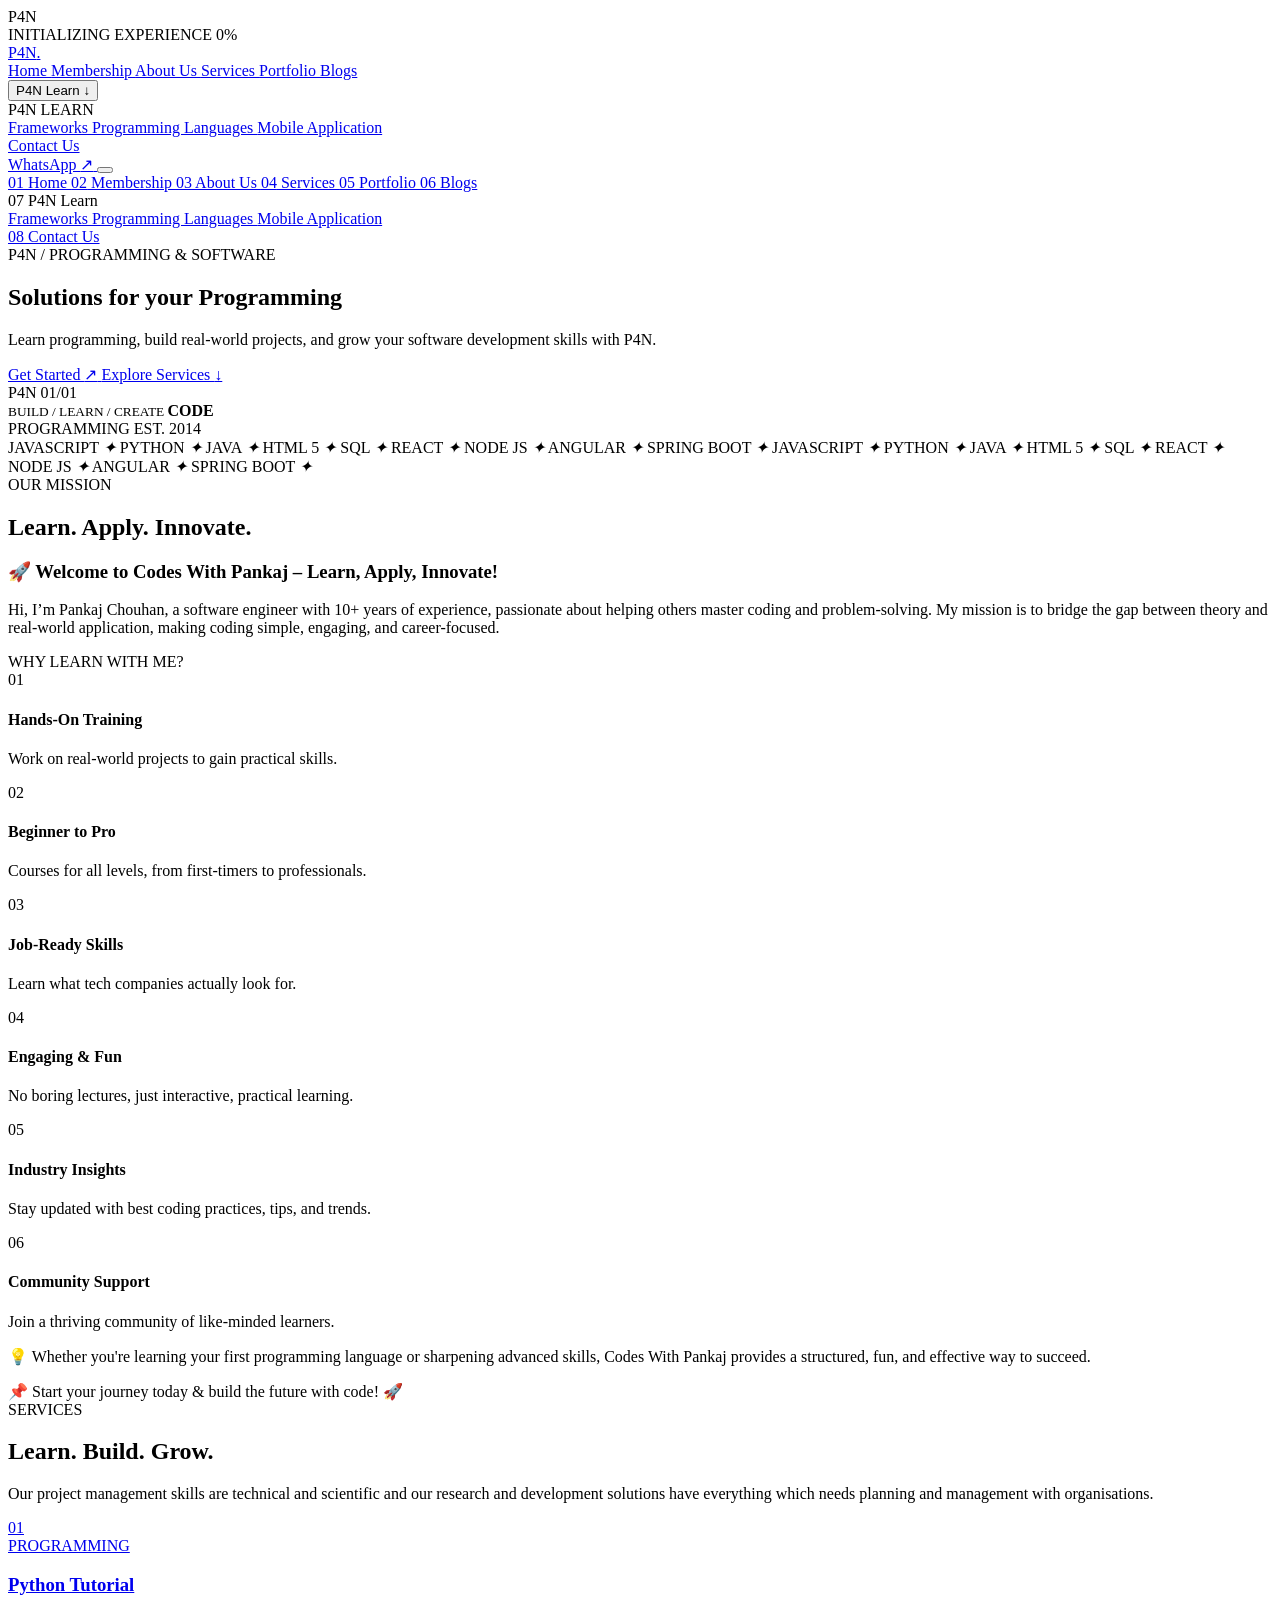
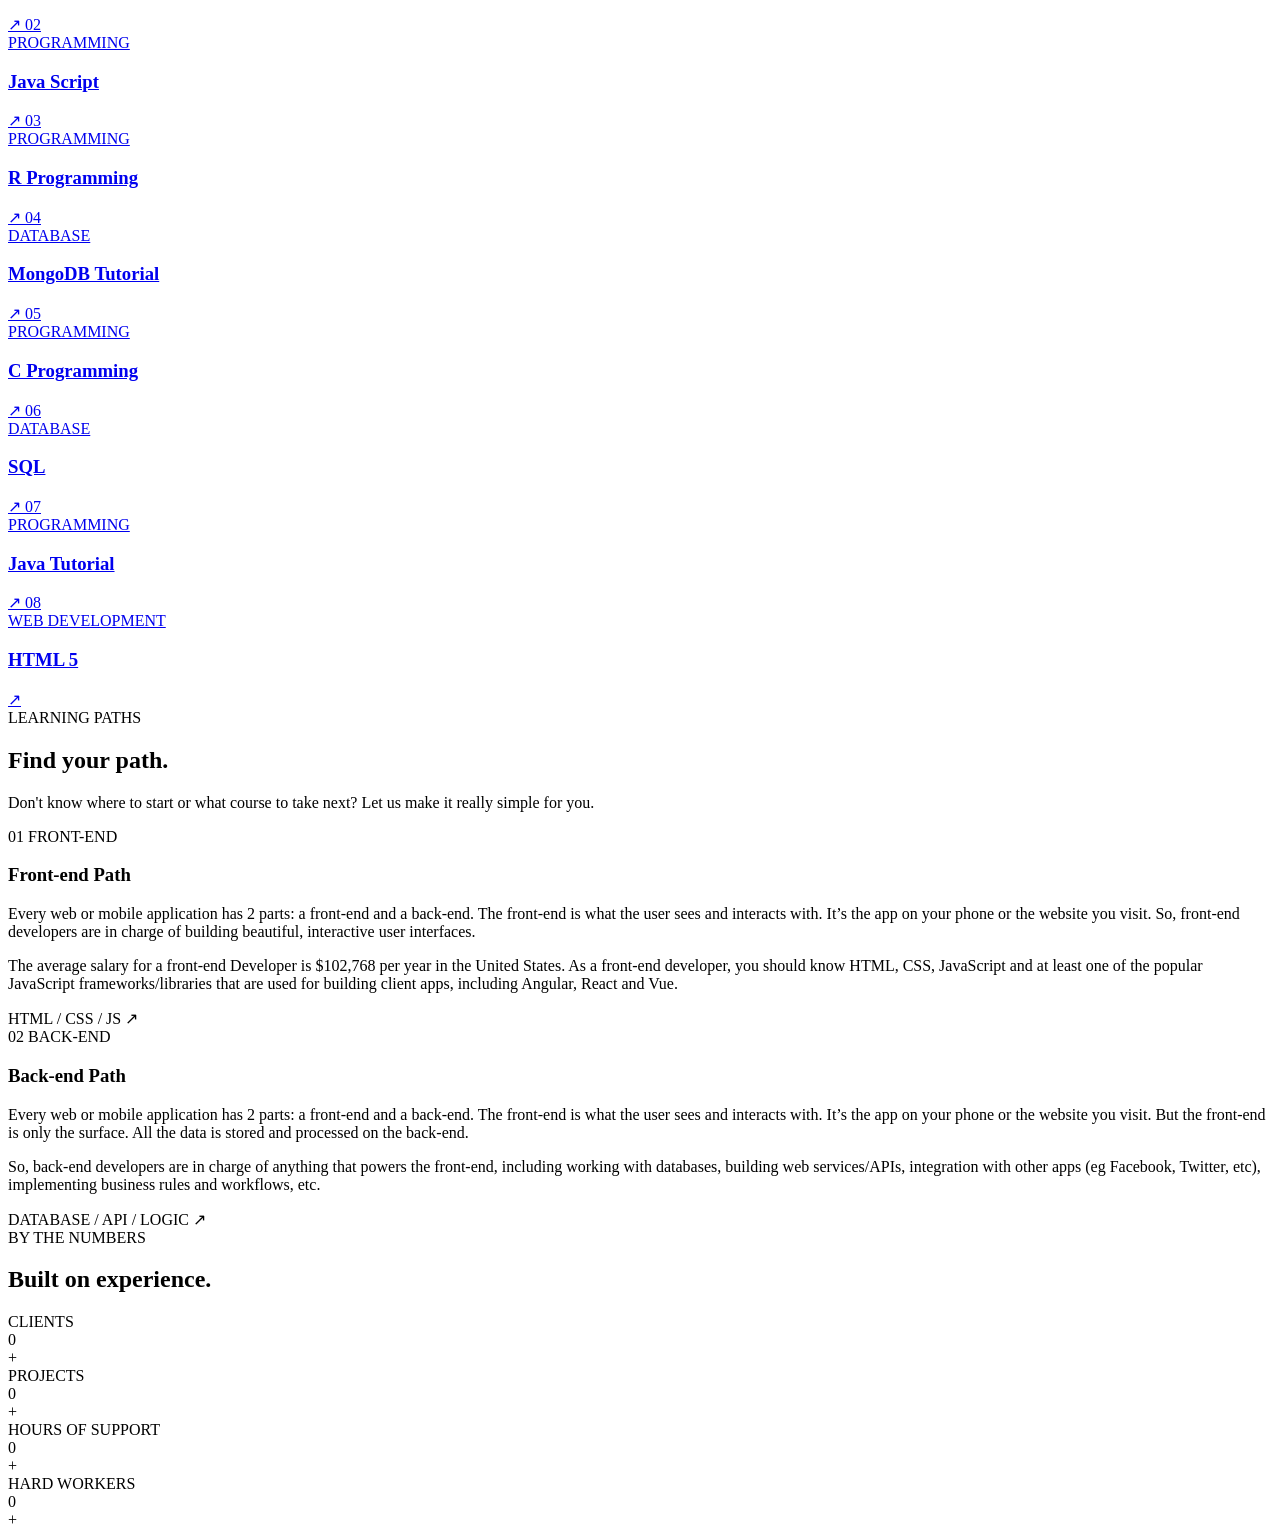
==== index.html @ 9d45a2a6 "Create index.html" ====
<!DOCTYPE html>
<html lang="en">

<head>

    <!-- Basic Meta -->
    <meta charset="UTF-8">
    <meta name="viewport" content="width=device-width, initial-scale=1.0">

    <!-- Page Title -->
    <title>P4N — Learn, Apply, Innovate</title>

    <!-- Description -->
    <meta name="description"
        content="Learn programming, build real-world projects, and grow your software development skills with P4N.">

    <!-- Google Fonts -->
    <link rel="preconnect" href="https://fonts.googleapis.com">

    <link rel="preconnect" href="https://fonts.gstatic.com" crossorigin>

    <link
        href="https://fonts.googleapis.com/css2?family=DM+Mono:wght@300;400;500&family=Manrope:wght@400;500;600;700;800&display=swap"
        rel="stylesheet">

    <!-- Main CSS -->
    <link rel="stylesheet" href="css/style.css">
    <link rel="stylesheet" href="css/responsive.css">

</head>

<body>
    <!-- =========================================
     AMBIENT BACKGROUND
========================================= -->

    <div class="ambient-background">
        <div class="background-grid"></div>
        <div class="ambient-glow glow-one"></div>
        <div class="ambient-glow glow-two"></div>
        <div class="ambient-glow glow-three"></div>
    </div>

    <!-- =========================================
         PRE LOADER
    ========================================== -->
    <div class="preloader" id="preloader">
        <div class="preloader-content">
            <div class="preloader-logo">
                P4N
            </div>
            <div class="preloader-bottom">
                <span class="preloader-status">
                    INITIALIZING EXPERIENCE
                </span>
                <span class="preloader-percentage" id="loader-percentage">
                    0%
                </span>
            </div>
            <div class="preloader-line">
                <span id="loader-progress"></span>
            </div>
        </div>
    </div>

    <!-- ========================================= 
    CUSTOM CURSOR
    ========================================= -->
    <!-- <div class="cursor" id="cursor">
        <span class="cursor-dot"></span>
    </div> -->
    <!-- =========================================
         NAVBAR
    ========================================== -->

    <header class="navbar" id="navbar">

        <div class="container navbar-inner">

            <!-- Logo -->

            <a href="#" class="navbar-logo">
                P4N<span>.</span>
            </a>


            <!-- Desktop Navigation -->

            <nav class="desktop-nav">

                <a href="#home" class="nav-link active">
                    Home
                </a>

                <a href="#membership" class="nav-link">
                    Membership
                </a>

                <a href="#about" class="nav-link">
                    About Us
                </a>

                <a href="#services" class="nav-link">
                    Services
                </a>

                <a href="#portfolio" class="nav-link">
                    Portfolio
                </a>

                <a href="#blogs" class="nav-link">
                    Blogs
                </a>


                <!-- P4N Learn -->

                <div class="nav-dropdown">

                    <button class="nav-link dropdown-toggle" type="button">

                        P4N Learn

                        <span class="dropdown-arrow">
                            ↓
                        </span>

                    </button>


                    <div class="dropdown-menu">

                        <div class="dropdown-heading">
                            P4N LEARN
                        </div>


                        <a href="#frameworks">
                            Frameworks
                        </a>

                        <a href="#programming-languages">
                            Programming Languages
                        </a>

                        <a href="#mobile-application">
                            Mobile Application
                        </a>

                    </div>

                </div>


                <a href="#contact" class="nav-link">
                    Contact Us
                </a>

            </nav>


            <!-- Right CTA -->

            <div class="navbar-actions">

                <a href="#contact" class="navbar-cta">
                    WhatsApp
                    <span>↗</span>
                </a>


                <!-- Mobile Menu Button -->

                <button class="menu-toggle" id="menu-toggle" aria-label="Open menu" aria-expanded="false">

                    <span></span>
                    <span></span>

                </button>

            </div>

        </div>


        <!-- Mobile Navigation -->

        <div class="mobile-menu" id="mobile-menu">

            <nav class="mobile-nav">

                <a href="#home">
                    <span>01</span>
                    Home
                </a>

                <a href="#membership">
                    <span>02</span>
                    Membership
                </a>

                <a href="#about">
                    <span>03</span>
                    About Us
                </a>

                <a href="#services">
                    <span>04</span>
                    Services
                </a>

                <a href="#portfolio">
                    <span>05</span>
                    Portfolio
                </a>

                <a href="#blogs">
                    <span>06</span>
                    Blogs
                </a>


                <div class="mobile-learn">

                    <div class="mobile-learn-title">

                        <span>07</span>

                        P4N Learn

                    </div>


                    <a href="#frameworks">
                        Frameworks
                    </a>

                    <a href="#programming-languages">
                        Programming Languages
                    </a>

                    <a href="#mobile-application">
                        Mobile Application
                    </a>

                </div>


                <a href="#contact">
                    <span>08</span>
                    Contact Us
                </a>

            </nav>

        </div>

    </header>

    <!-- =========================================
         MAIN WEBSITE
    ========================================== -->

    <main id="main">
        <section class="hero" id="home">
            <div class="hero-glow"></div>
            <div class="container hero-inner">
                <div class="hero-content">
                    <div class="section-label hero-label">
                        P4N / PROGRAMMING & SOFTWARE
                    </div>
                    <h1 class="hero-title">
                        Solutions
                        <span>for your</span>
                        Programming
                    </h1>
                    <p class="hero-description">
                        Learn programming, build real-world
                        projects, and grow your software
                        development skills with P4N.
                    </p>
                    <div class="hero-actions">
                        <a href="#about" class="hero-button primary">
                            Get Started
                            <span>↗</span>
                        </a>
                        <a href="#services" class="hero-button secondary">
                            Explore Services
                            <span>↓</span>
                        </a>
                    </div>
                </div>
                <div class="hero-visual">
                    <div class="hero-orbit orbit-one"></div>
                    <div class="hero-orbit orbit-two"></div>
                    <div class="hero-card">
                        <div class="hero-card-glow"></div>
                        <div class="hero-card-top">
                            <span>P4N</span>
                            <span>01/01</span>
                        </div>
                        <div class="hero-card-content">
                            <span class="hero-card-symbol"></span>
                            <div>
                                <small>
                                    BUILD / LEARN / CREATE
                                </small>
                                <strong>
                                    CODE
                                </strong>
                            </div>
                        </div>
                        <div class="hero-card-bottom">
                            <span>PROGRAMMING</span>
                            <span>EST. 2014</span>
                        </div>
                    </div>
                </div>
            </div>



            <!-- =========================================
                 TECHNOLOGY STRIP
            ========================================== -->

            <div class="hero-marquee">

                <div class="hero-marquee-track">

                    <span>JAVASCRIPT</span>
                    <i>✦</i>

                    <span>PYTHON</span>
                    <i>✦</i>

                    <span>JAVA</span>
                    <i>✦</i>

                    <span>HTML 5</span>
                    <i>✦</i>

                    <span>SQL</span>
                    <i>✦</i>

                    <span>REACT</span>
                    <i>✦</i>

                    <span>NODE JS</span>
                    <i>✦</i>

                    <span>ANGULAR</span>
                    <i>✦</i>

                    <span>SPRING BOOT</span>
                    <i>✦</i>


                    <!-- Duplicate for seamless animation -->

                    <span>JAVASCRIPT</span>
                    <i>✦</i>

                    <span>PYTHON</span>
                    <i>✦</i>

                    <span>JAVA</span>
                    <i>✦</i>

                    <span>HTML 5</span>
                    <i>✦</i>

                    <span>SQL</span>
                    <i>✦</i>

                    <span>REACT</span>
                    <i>✦</i>

                    <span>NODE JS</span>
                    <i>✦</i>

                    <span>ANGULAR</span>
                    <i>✦</i>

                    <span>SPRING BOOT</span>
                    <i>✦</i>

                </div>

            </div>

        </section>
        <!-- =========================================
        OUR MISSION
        ========================================= -->

        <section class="mission" id="about">

            <div class="container mission-inner">

                <div class="mission-heading">

                    <div class="section-label">
                        OUR MISSION
                    </div>

                    <h2 class="heading-lg">
                        Learn.
                        <span>Apply.</span>
                        Innovate.
                    </h2>

                </div>


                <div class="mission-content">

                    <div class="mission-intro glass-card">

                        <h3>
                            🚀 Welcome to Codes With Pankaj – Learn, Apply, Innovate!
                        </h3>

                        <p>
                            Hi, I’m Pankaj Chouhan, a software engineer with 10+ years
                            of experience, passionate about helping others master coding
                            and problem-solving. My mission is to bridge the gap between
                            theory and real-world application, making coding simple,
                            engaging, and career-focused.
                        </p>

                    </div>


                    <div class="mission-reasons">

                        <div class="mission-reasons-heading">
                            <span>WHY LEARN WITH ME?</span>
                        </div>


                        <div class="reason-grid">

                            <div class="reason-card glass-card">
                                <span class="reason-number">01</span>
                                <h4>Hands-On Training</h4>
                                <p>
                                    Work on real-world projects to gain practical skills.
                                </p>
                            </div>


                            <div class="reason-card glass-card">
                                <span class="reason-number">02</span>
                                <h4>Beginner to Pro</h4>
                                <p>
                                    Courses for all levels, from first-timers to professionals.
                                </p>
                            </div>


                            <div class="reason-card glass-card">
                                <span class="reason-number">03</span>
                                <h4>Job-Ready Skills</h4>
                                <p>
                                    Learn what tech companies actually look for.
                                </p>
                            </div>


                            <div class="reason-card glass-card">
                                <span class="reason-number">04</span>
                                <h4>Engaging & Fun</h4>
                                <p>
                                    No boring lectures, just interactive, practical learning.
                                </p>
                            </div>


                            <div class="reason-card glass-card">
                                <span class="reason-number">05</span>
                                <h4>Industry Insights</h4>
                                <p>
                                    Stay updated with best coding practices, tips, and trends.
                                </p>
                            </div>


                            <div class="reason-card glass-card">
                                <span class="reason-number">06</span>
                                <h4>Community Support</h4>
                                <p>
                                    Join a thriving community of like-minded learners.
                                </p>
                            </div>

                        </div>

                    </div>


                    <div class="mission-ending glass-card">

                        <p>
                            💡 Whether you're learning your first programming language
                            or sharpening advanced skills, Codes With Pankaj provides a
                            structured, fun, and effective way to succeed.
                        </p>

                        <div class="mission-cta">
                            📌 Start your journey today & build the future with code! 🚀
                        </div>

                    </div>

                </div>

            </div>

        </section>
        <!-- =========================================
        SERVICES
        ========================================= -->

        <section class="services" id="services">

            <div class="container">

                <!-- Section Header -->

                <div class="services-header">

                    <div class="section-label">
                        SERVICES
                    </div>

                    <h2 class="heading-lg">
                        Learn.
                        <span>Build.</span>
                        Grow.
                    </h2>

                    <p class="services-intro">
                        Our project management skills are technical and scientific
                        and our research and development solutions have everything
                        which needs planning and management with organisations.
                    </p>

                </div>


                <!-- Services Grid -->

                <div class="services-grid">


                    <!-- Python -->

                    <a href="https://tutorial.codeswithpankaj.com/" class="service-card" target="_blank">

                        <span class="service-number">
                            01
                        </span>

                        <div class="service-card-content">

                            <span class="service-category">
                                PROGRAMMING
                            </span>

                            <h3>
                                Python Tutorial
                            </h3>

                        </div>

                        <span class="service-arrow">
                            ↗
                        </span>

                    </a>


                    <!-- JavaScript -->

                    <a href="https://tutorial.codeswithpankaj.com/" class="service-card" target="_blank">

                        <span class="service-number">
                            02
                        </span>

                        <div class="service-card-content">

                            <span class="service-category">
                                PROGRAMMING
                            </span>

                            <h3>
                                Java Script
                            </h3>

                        </div>

                        <span class="service-arrow">
                            ↗
                        </span>

                    </a>


                    <!-- R Programming -->

                    <a href="https://tutorial.codeswithpankaj.com/" class="service-card" target="_blank">

                        <span class="service-number">
                            03
                        </span>

                        <div class="service-card-content">

                            <span class="service-category">
                                PROGRAMMING
                            </span>

                            <h3>
                                R Programming
                            </h3>

                        </div>

                        <span class="service-arrow">
                            ↗
                        </span>

                    </a>


                    <!-- MongoDB -->

                    <a href="https://tutorial.codeswithpankaj.com/" class="service-card" target="_blank">

                        <span class="service-number">
                            04
                        </span>

                        <div class="service-card-content">

                            <span class="service-category">
                                DATABASE
                            </span>

                            <h3>
                                MongoDB Tutorial
                            </h3>

                        </div>

                        <span class="service-arrow">
                            ↗
                        </span>

                    </a>


                    <!-- C -->

                    <a href="https://tutorial.codeswithpankaj.com/" class="service-card" target="_blank">

                        <span class="service-number">
                            05
                        </span>

                        <div class="service-card-content">

                            <span class="service-category">
                                PROGRAMMING
                            </span>

                            <h3>
                                C Programming
                            </h3>

                        </div>

                        <span class="service-arrow">
                            ↗
                        </span>

                    </a>


                    <!-- SQL -->

                    <a href="https://tutorial.codeswithpankaj.com/" class="service-card" target="_blank">

                        <span class="service-number">
                            06
                        </span>

                        <div class="service-card-content">

                            <span class="service-category">
                                DATABASE
                            </span>

                            <h3>
                                SQL
                            </h3>

                        </div>

                        <span class="service-arrow">
                            ↗
                        </span>

                    </a>


                    <!-- Java -->

                    <a href="https://tutorial.codeswithpankaj.com/" class="service-card" target="_blank">

                        <span class="service-number">
                            07
                        </span>

                        <div class="service-card-content">

                            <span class="service-category">
                                PROGRAMMING
                            </span>

                            <h3>
                                Java Tutorial
                            </h3>

                        </div>

                        <span class="service-arrow">
                            ↗
                        </span>

                    </a>


                    <!-- HTML -->

                    <a href="https://tutorial.codeswithpankaj.com/" class="service-card" target="_blank">

                        <span class="service-number">
                            08
                        </span>

                        <div class="service-card-content">

                            <span class="service-category">
                                WEB DEVELOPMENT
                            </span>

                            <h3>
                                HTML 5
                            </h3>

                        </div>

                        <span class="service-arrow">
                            ↗
                        </span>

                    </a>


                </div>

            </div>

        </section>
        <!-- =========================================
        LEARNING PATHS
        ========================================= -->

        <section class="learning-paths" id="learning-paths">

            <div class="container">

                <div class="learning-header">

                    <div class="section-label">
                        LEARNING PATHS
                    </div>

                    <h2 class="heading-lg">
                        Find your
                        <span>path.</span>
                    </h2>

                    <p>
                        Don't know where to start or what course to take next?
                        Let us make it really simple for you.
                    </p>

                </div>


                <div class="learning-grid">


                    <!-- FRONT-END -->

                    <article class="learning-card">

                        <div class="learning-card-top">

                            <span class="learning-number">
                                01
                            </span>

                            <span class="learning-type">
                                FRONT-END
                            </span>

                        </div>


                        <div class="learning-card-content">

                            <h3>
                                Front-end Path
                            </h3>

                            <p>
                                Every web or mobile application has 2 parts:
                                a front-end and a back-end. The front-end is what
                                the user sees and interacts with. It’s the app on
                                your phone or the website you visit. So, front-end
                                developers are in charge of building beautiful,
                                interactive user interfaces.
                            </p>

                            <p>
                                The average salary for a front-end Developer is
                                $102,768 per year in the United States. As a
                                front-end developer, you should know HTML, CSS,
                                JavaScript and at least one of the popular
                                JavaScript frameworks/libraries that are used
                                for building client apps, including Angular,
                                React and Vue.
                            </p>

                        </div>


                        <div class="learning-card-footer">

                            <span>
                                HTML / CSS / JS
                            </span>

                            <span class="learning-arrow">
                                ↗
                            </span>

                        </div>

                    </article>


                    <!-- BACK-END -->

                    <article class="learning-card">

                        <div class="learning-card-top">

                            <span class="learning-number">
                                02
                            </span>

                            <span class="learning-type">
                                BACK-END
                            </span>

                        </div>


                        <div class="learning-card-content">

                            <h3>
                                Back-end Path
                            </h3>

                            <p>
                                Every web or mobile application has 2 parts:
                                a front-end and a back-end. The front-end is what
                                the user sees and interacts with. It’s the app on
                                your phone or the website you visit. But the
                                front-end is only the surface. All the data is
                                stored and processed on the back-end.
                            </p>

                            <p>
                                So, back-end developers are in charge of anything
                                that powers the front-end, including working with
                                databases, building web services/APIs, integration
                                with other apps (eg Facebook, Twitter, etc),
                                implementing business rules and workflows, etc.
                            </p>

                        </div>


                        <div class="learning-card-footer">

                            <span>
                                DATABASE / API / LOGIC
                            </span>

                            <span class="learning-arrow">
                                ↗
                            </span>

                        </div>

                    </article>

                </div>

            </div>

        </section>
        <!-- =========================================
     STATISTICS
========================================= -->

        <section class="statistics" id="statistics">

            <div class="container">

                <div class="statistics-header">

                    <div class="section-label">
                        BY THE NUMBERS
                    </div>

                    <h2 class="heading-lg">
                        Built on
                        <span>experience.</span>
                    </h2>

                </div>


                <div class="statistics-grid">

                    <div class="stat-card">

                        <span class="stat-label">
                            CLIENTS
                        </span>

                        <div class="stat-number">
                            <span class="counter" data-target="274">0</span>
                        </div>

                        <span class="stat-plus">+</span>

                    </div>


                    <div class="stat-card">

                        <span class="stat-label">
                            PROJECTS
                        </span>

                        <div class="stat-number">
                            <span class="counter" data-target="421">0</span>
                        </div>

                        <span class="stat-plus">+</span>

                    </div>


                    <div class="stat-card">

                        <span class="stat-label">
                            HOURS OF SUPPORT
                        </span>

                        <div class="stat-number">
                            <span class="counter" data-target="1364">0</span>
                        </div>

                        <span class="stat-plus">+</span>

                    </div>


                    <div class="stat-card">

                        <span class="stat-label">
                            HARD WORKERS
                        </span>

                        <div class="stat-number">
                            <span class="counter" data-target="18">0</span>
                        </div>

                        <span class="stat-plus">+</span>

                    </div>

                </div>

            </div>

        </section>
    </main>


    <!-- JavaScript -->
    <script src="js/script.js"></script>

</body>

</html>
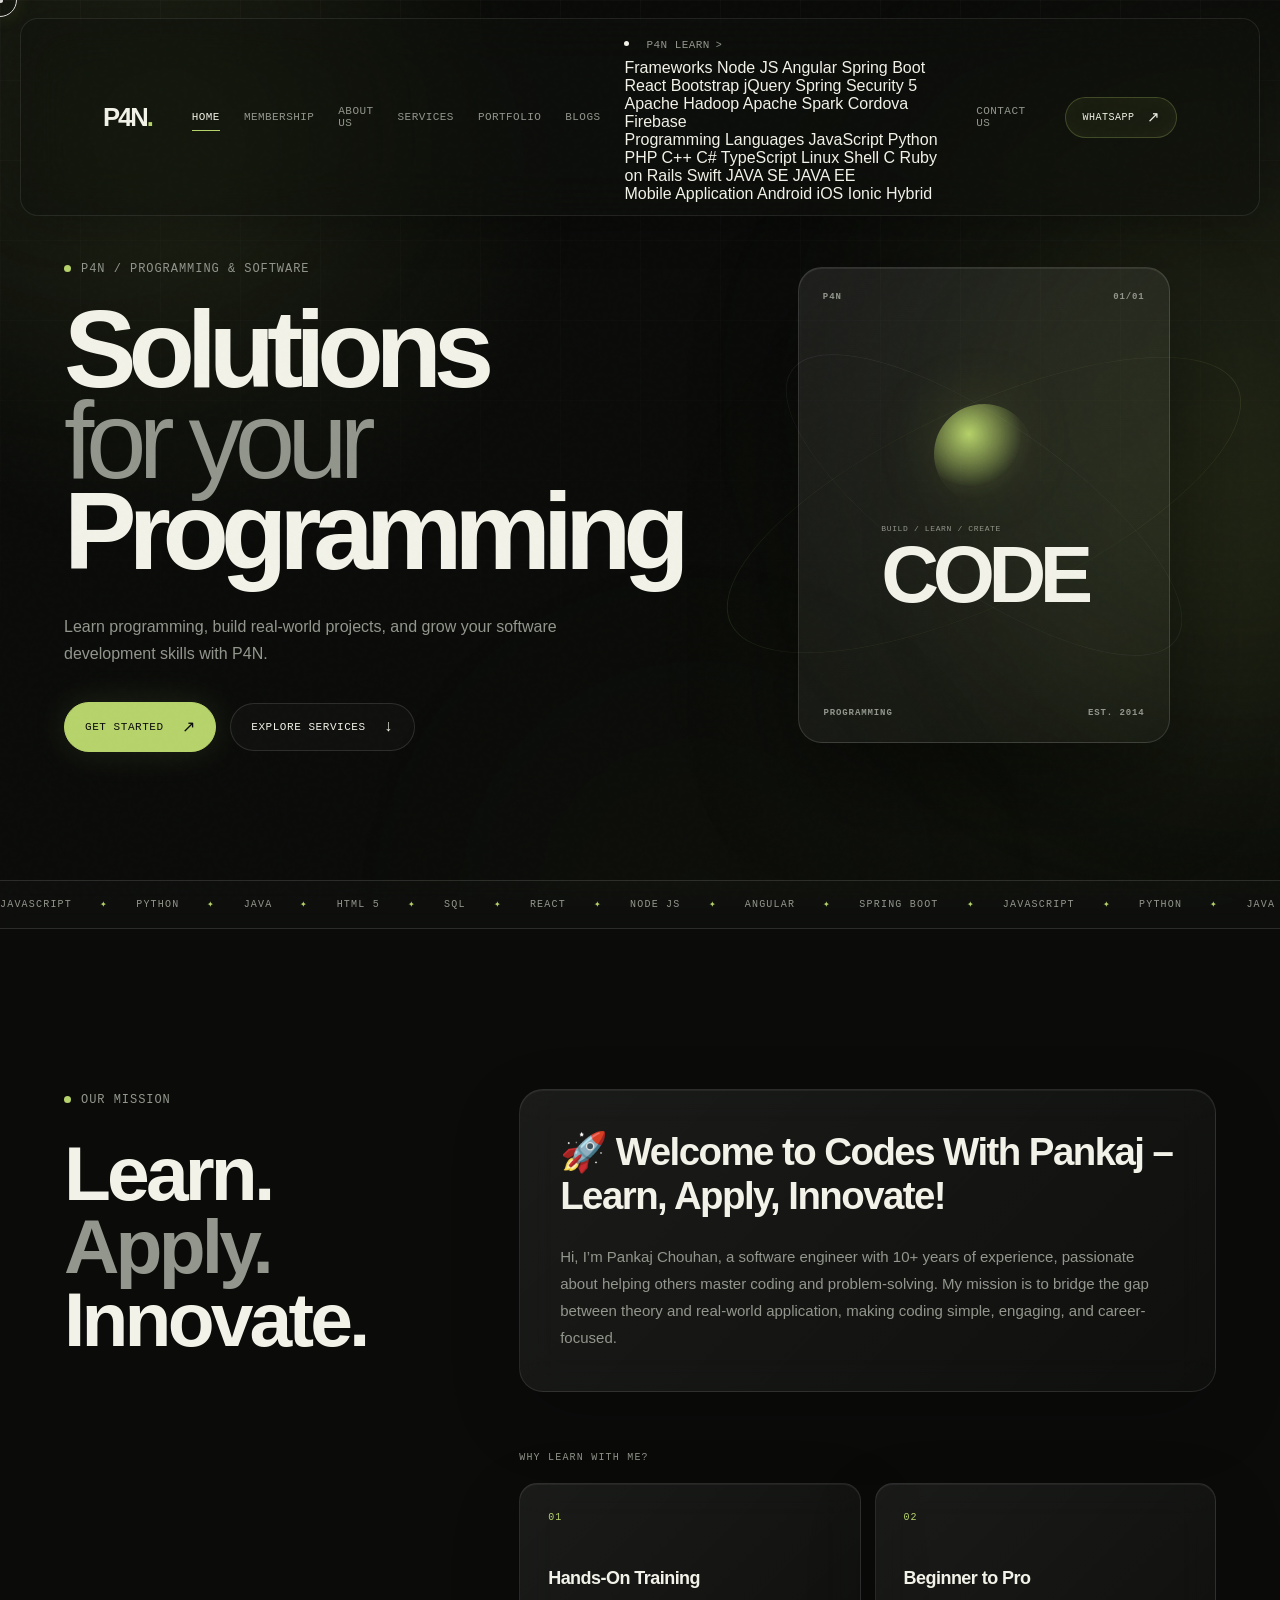
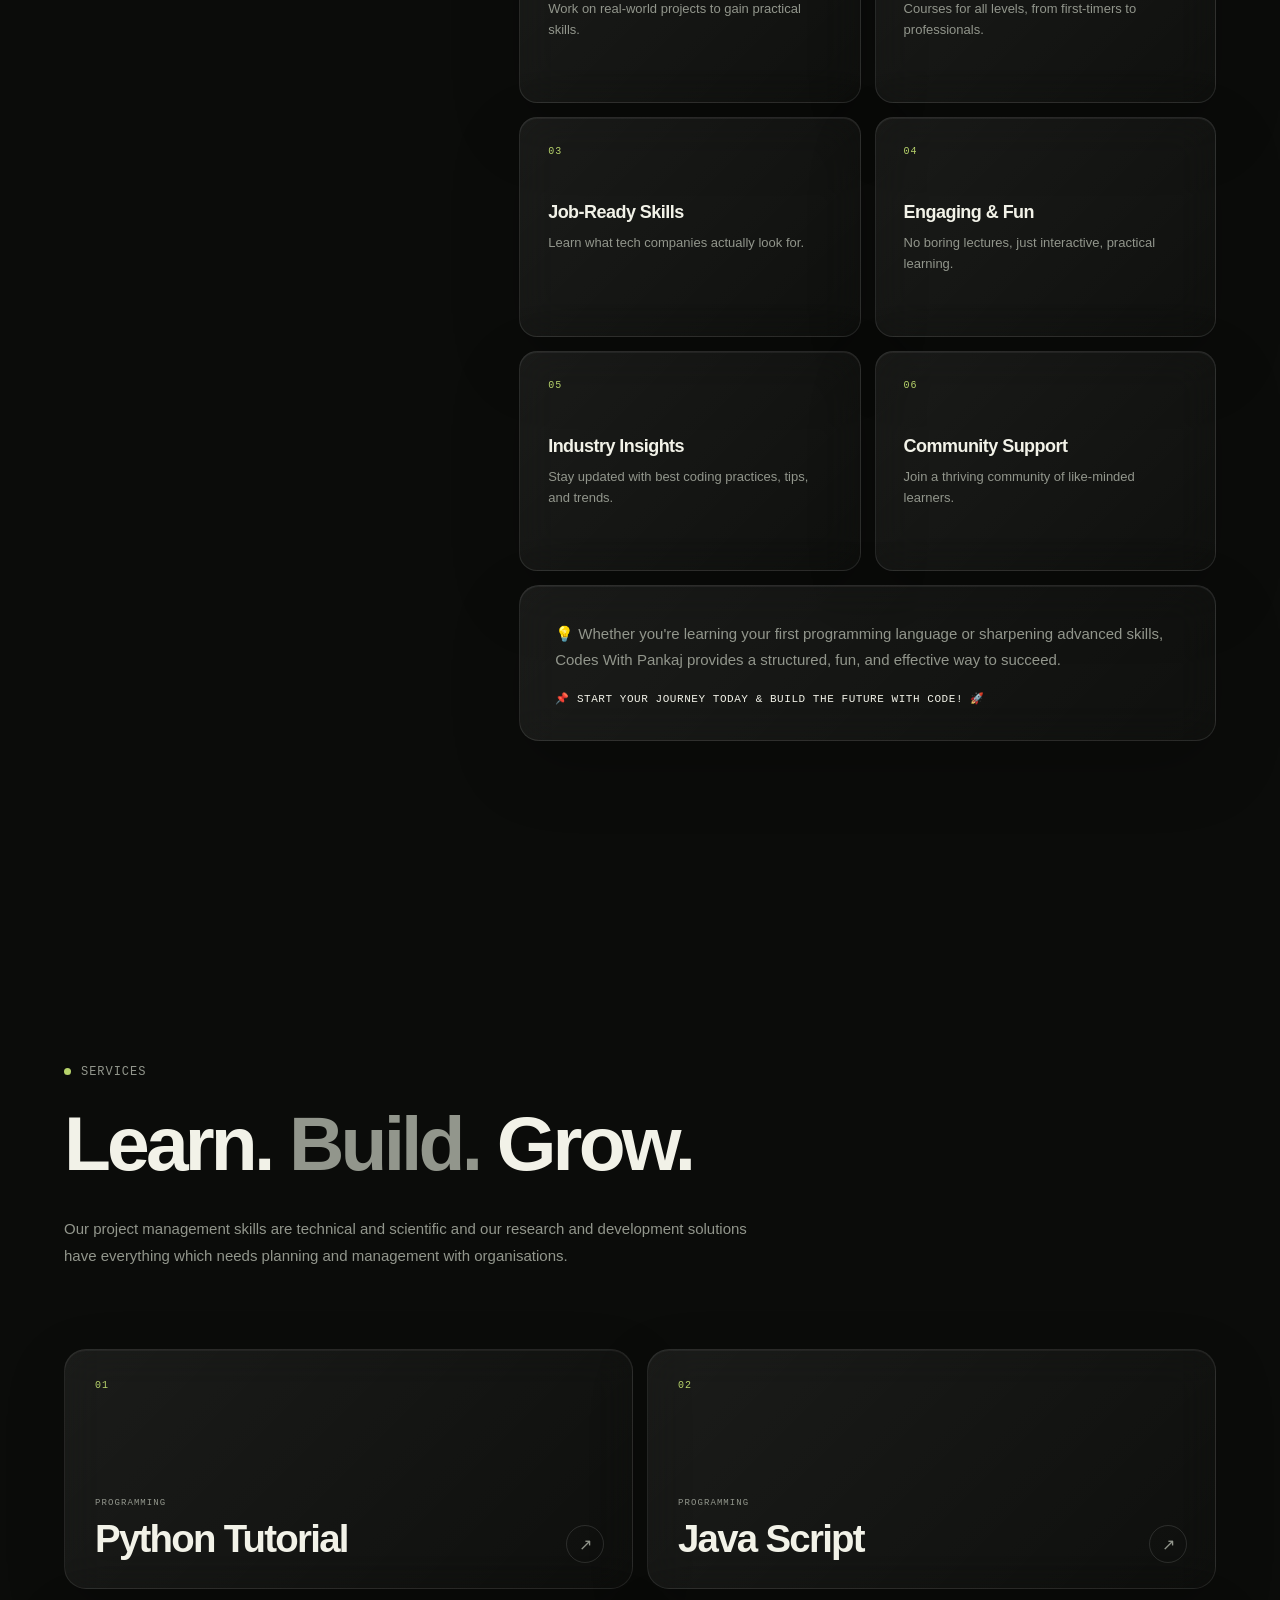
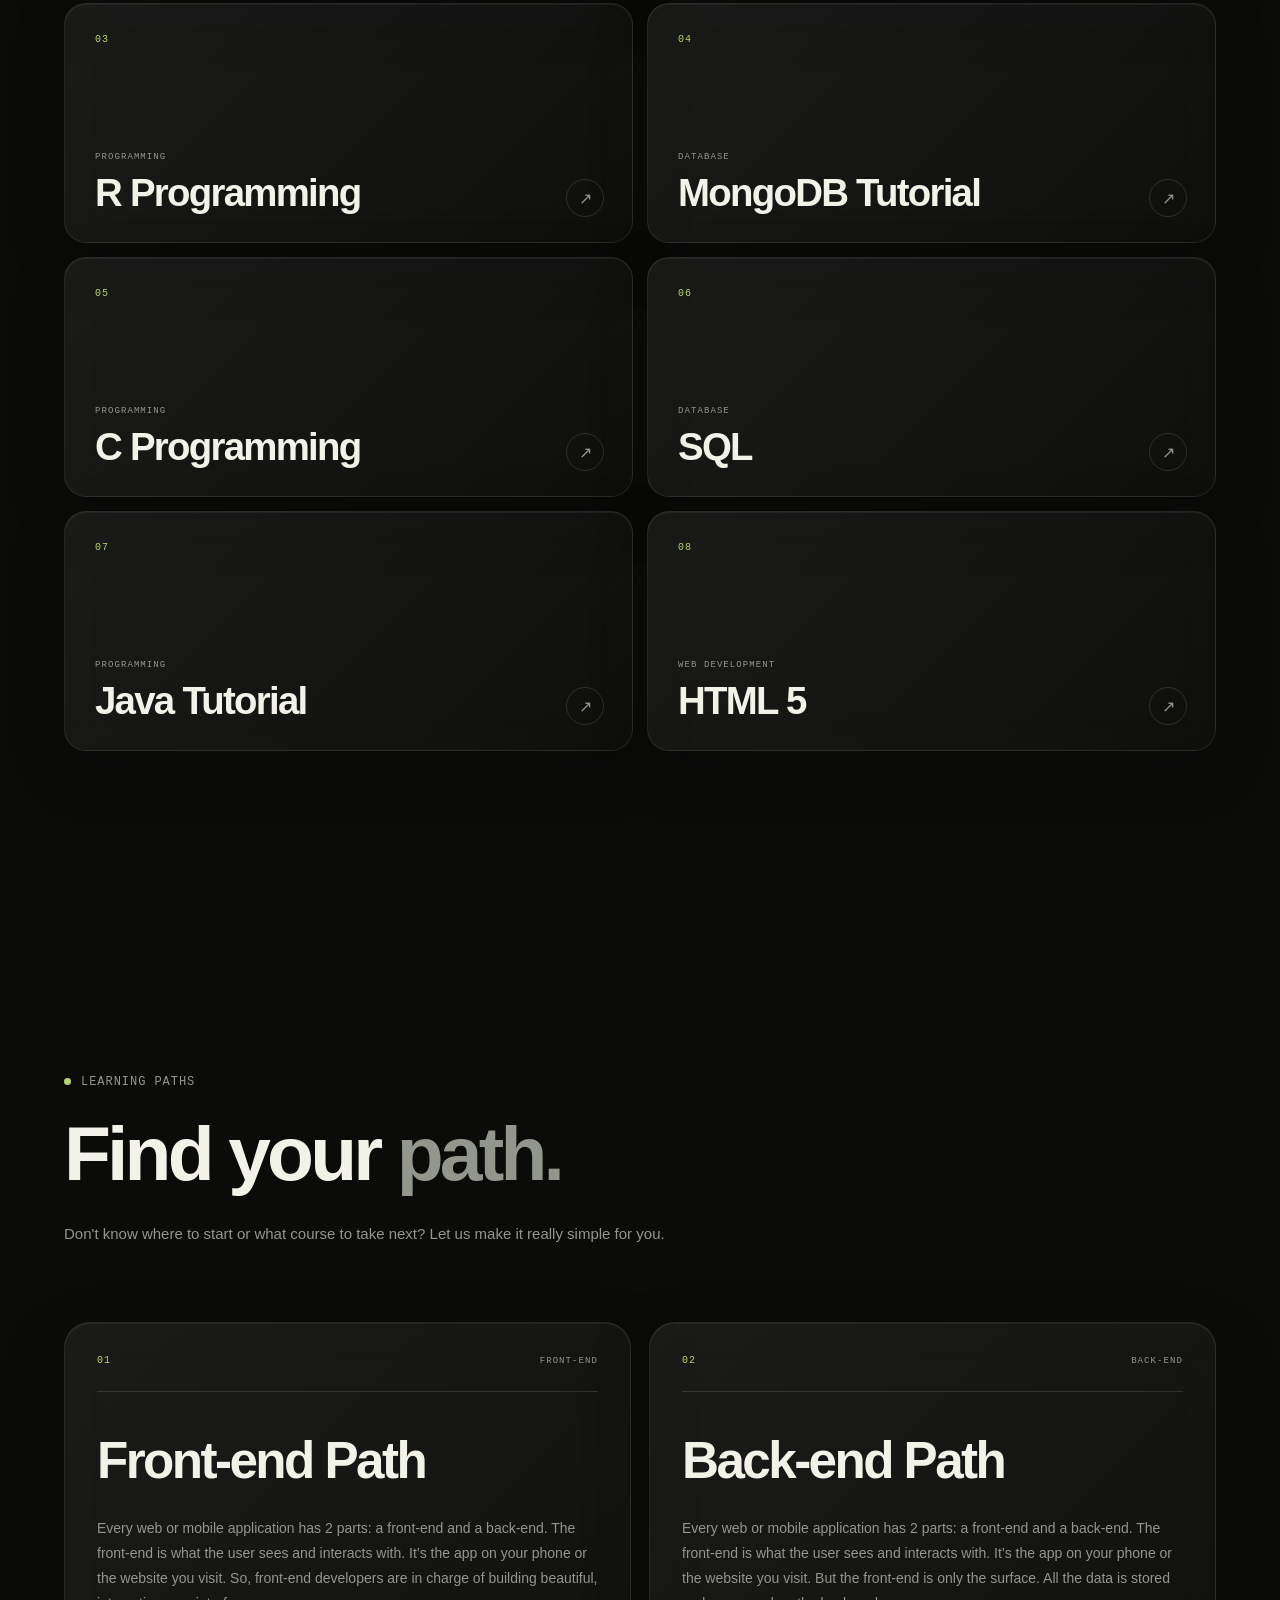
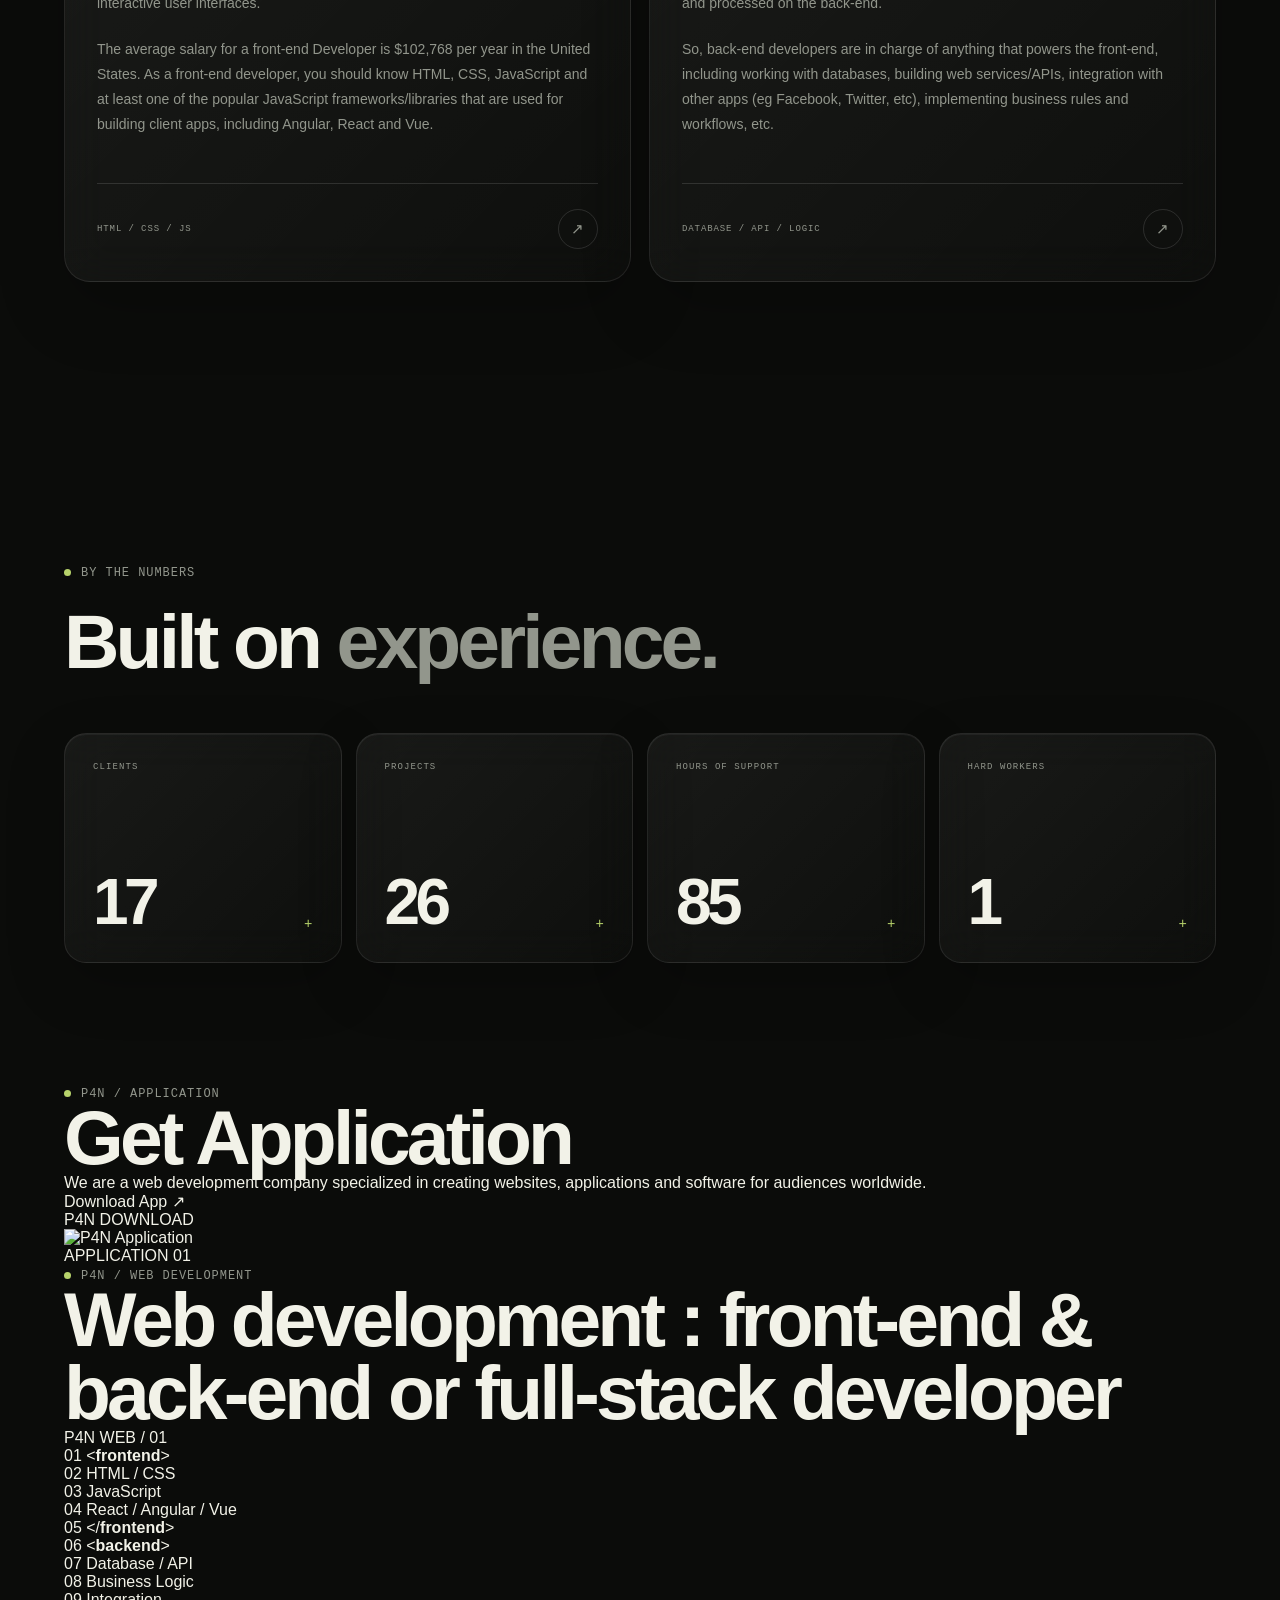
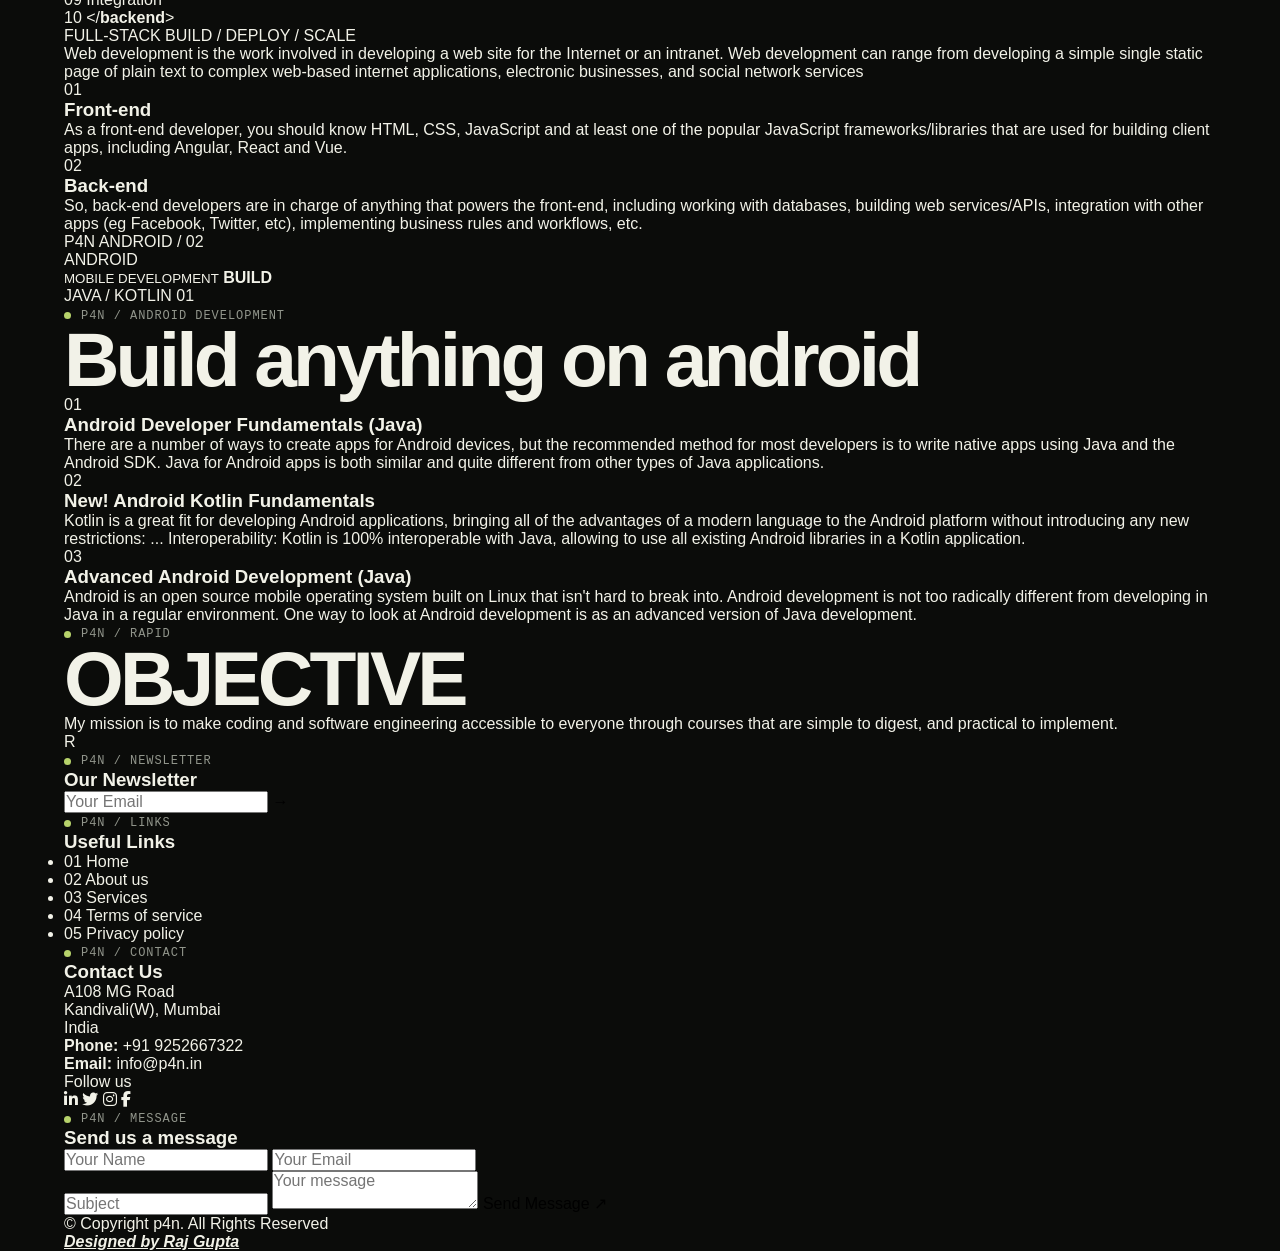
==== commit 0b4f08ca: "Update index.html" ====
--- a/index.html
+++ b/index.html
@@ -13,12 +13,12 @@
     <!-- Description -->
     <meta name="description"
         content="Learn programming, build real-world projects, and grow your software development skills with P4N.">
-
+    <link rel="icon" href="IMG/logo.png" type="image/x-icon">
     <!-- Google Fonts -->
     <link rel="preconnect" href="https://fonts.googleapis.com">
 
     <link rel="preconnect" href="https://fonts.gstatic.com" crossorigin>
-
+    <link rel="stylesheet" href="https://cdnjs.cloudflare.com/ajax/libs/font-awesome/6.5.2/css/all.min.css">
     <link
         href="https://fonts.googleapis.com/css2?family=DM+Mono:wght@300;400;500&family=Manrope:wght@400;500;600;700;800&display=swap"
         rel="stylesheet">
@@ -32,7 +32,7 @@
 <body>
     <!-- =========================================
      AMBIENT BACKGROUND
-========================================= -->
+    ========================================= -->
 
     <div class="ambient-background">
         <div class="background-grid"></div>
@@ -66,9 +66,9 @@
     <!-- ========================================= 
     CUSTOM CURSOR
     ========================================= -->
-    <!-- <div class="cursor" id="cursor">
+    <div class="cursor" id="cursor">
         <span class="cursor-dot"></span>
-    </div> -->
+    </div>
     <!-- =========================================
          NAVBAR
     ========================================== -->
@@ -79,7 +79,7 @@
 
             <!-- Logo -->
 
-            <a href="#" class="navbar-logo">
+            <a href="" class="navbar-logo">
                 P4N<span>.</span>
             </a>
 
@@ -88,11 +88,11 @@
 
             <nav class="desktop-nav">
 
-                <a href="#home" class="nav-link active">
+                <a href="" class="nav-link active">
                     Home
                 </a>
 
-                <a href="#membership" class="nav-link">
+                <a href="membership.html" class="nav-link">
                     Membership
                 </a>
 
@@ -104,52 +104,178 @@
                     Services
                 </a>
 
-                <a href="#portfolio" class="nav-link">
+                <a href="https://github.com/Pankaj-Str" target="_blank" class="nav-link">
                     Portfolio
                 </a>
 
-                <a href="#blogs" class="nav-link">
+                <a href="blogs.html" class="nav-link">
                     Blogs
                 </a>
 
 
-                <!-- P4N Learn -->
-
-                <div class="nav-dropdown">
-
-                    <button class="nav-link dropdown-toggle" type="button">
-
+
+                <!-- P4N LEARN DROPDOWN -->
+                <li class="nav-dropdown">
+                    <button class="nav-link" type="button">
                         P4N Learn
-
-                        <span class="dropdown-arrow">
-                            ↓
-                        </span>
-
+                        <span class="dropdown-arrow">></span>
                     </button>
 
-
-                    <div class="dropdown-menu">
-
-                        <div class="dropdown-heading">
-                            P4N LEARN
-                        </div>
-
-
-                        <a href="#frameworks">
-                            Frameworks
-                        </a>
-
-                        <a href="#programming-languages">
-                            Programming Languages
-                        </a>
-
-                        <a href="#mobile-application">
-                            Mobile Application
-                        </a>
-
-                    </div>
-
-                </div>
+                    <div class="nav-dropdown-menu">
+
+                        <!-- FRAMEWORKS -->
+                        <div class="dropdown-group">
+                            <span class="dropdown-title">Frameworks</span>
+
+                            <a href="https://tutorial.codeswithpankaj.com/node-js" target="_blank"
+                                rel="noopener noreferrer">
+                                Node JS
+                            </a>
+
+                            <a href="https://tutorial.codeswithpankaj.com/angular" target="_blank"
+                                rel="noopener noreferrer">
+                                Angular
+                            </a>
+
+                            <a href="https://tutorial.codeswithpankaj.com/spring-boot" target="_blank"
+                                rel="noopener noreferrer">
+                                Spring Boot
+                            </a>
+
+                            <a href="https://tutorial.codeswithpankaj.com/react" target="_blank"
+                                rel="noopener noreferrer">
+                                React
+                            </a>
+
+                            <a href="https://tutorial.codeswithpankaj.com/bootstrap" target="_blank"
+                                rel="noopener noreferrer">
+                                Bootstrap
+                            </a>
+
+                            <a href="https://tutorial.codeswithpankaj.com/jquery" target="_blank"
+                                rel="noopener noreferrer">
+                                jQuery
+                            </a>
+
+                            <a href="https://tutorial.codeswithpankaj.com/spring-security-5" target="_blank"
+                                rel="noopener noreferrer">
+                                Spring Security 5
+                            </a>
+
+                            <a href="https://tutorial.codeswithpankaj.com/apache-hadoop" target="_blank"
+                                rel="noopener noreferrer">
+                                Apache Hadoop
+                            </a>
+
+                            <a href="https://tutorial.codeswithpankaj.com/apache-spark" target="_blank"
+                                rel="noopener noreferrer">
+                                Apache Spark
+                            </a>
+
+                            <a href="https://tutorial.codeswithpankaj.com/cordova" target="_blank"
+                                rel="noopener noreferrer">
+                                Cordova
+                            </a>
+
+                            <a href="https://tutorial.codeswithpankaj.com/firebase" target="_blank"
+                                rel="noopener noreferrer">
+                                Firebase
+                            </a>
+                        </div>
+
+
+                        <!-- PROGRAMMING LANGUAGES -->
+                        <div class="dropdown-group">
+                            <span class="dropdown-title">Programming Languages</span>
+
+                            <a href="https://tutorial.codeswithpankaj.com/javascript" target="_blank"
+                                rel="noopener noreferrer">
+                                JavaScript
+                            </a>
+
+                            <a href="https://tutorial.codeswithpankaj.com/python" target="_blank"
+                                rel="noopener noreferrer">
+                                Python
+                            </a>
+
+                            <a href="https://tutorial.codeswithpankaj.com/php" target="_blank"
+                                rel="noopener noreferrer">
+                                PHP
+                            </a>
+
+                            <a href="https://tutorial.codeswithpankaj.com/cpp" target="_blank"
+                                rel="noopener noreferrer">
+                                C++
+                            </a>
+
+                            <a href="https://tutorial.codeswithpankaj.com/c-sharp" target="_blank"
+                                rel="noopener noreferrer">
+                                C#
+                            </a>
+
+                            <a href="https://tutorial.codeswithpankaj.com/typescript" target="_blank"
+                                rel="noopener noreferrer">
+                                TypeScript
+                            </a>
+
+                            <a href="https://tutorial.codeswithpankaj.com/linux-shell" target="_blank"
+                                rel="noopener noreferrer">
+                                Linux Shell
+                            </a>
+
+                            <a href="https://tutorial.codeswithpankaj.com/c" target="_blank" rel="noopener noreferrer">
+                                C
+                            </a>
+
+                            <a href="https://tutorial.codeswithpankaj.com/ruby-on-rails" target="_blank"
+                                rel="noopener noreferrer">
+                                Ruby on Rails
+                            </a>
+
+                            <a href="https://tutorial.codeswithpankaj.com/swift" target="_blank"
+                                rel="noopener noreferrer">
+                                Swift
+                            </a>
+
+                            <a href="https://tutorial.codeswithpankaj.com/java-se" target="_blank"
+                                rel="noopener noreferrer">
+                                JAVA SE
+                            </a>
+
+                            <a href="https://tutorial.codeswithpankaj.com/java-ee" target="_blank"
+                                rel="noopener noreferrer">
+                                JAVA EE
+                            </a>
+                        </div>
+
+
+                        <!-- MOBILE APPLICATION -->
+                        <div class="dropdown-group">
+                            <span class="dropdown-title">Mobile Application</span>
+
+                            <a href="https://tutorial.codeswithpankaj.com/android" target="_blank"
+                                rel="noopener noreferrer">
+                                Android
+                            </a>
+
+                            <a href="https://tutorial.codeswithpankaj.com/ios" target="_blank"
+                                rel="noopener noreferrer">
+                                iOS
+                            </a>
+
+                            <a href="https://tutorial.codeswithpankaj.com/ionic" target="_blank"
+                                rel="noopener noreferrer">
+                                Ionic
+                            </a>
+
+                            <a href="https://tutorial.codeswithpankaj.com/hybrid" target="_blank"
+                                rel="noopener noreferrer">
+                                Hybrid
+                            </a>
+                        </div>
+
+                    </div>
+                </li>
 
 
                 <a href="#contact" class="nav-link">
@@ -928,8 +1054,8 @@
 
         </section>
         <!-- =========================================
-     STATISTICS
-========================================= -->
+         STATISTICS
+        ========================================= -->
 
         <section class="statistics" id="statistics">
 
@@ -1015,6 +1141,585 @@
             </div>
 
         </section>
+        <!-- =========================================
+        GET APPLICATION 
+        =========================================== -->
+        <section class="application" id="application">
+            <div class="container application-inner">
+
+                <div class="application-content">
+                    <div class="section-label">P4N / APPLICATION</div>
+
+                    <h2 class="heading-lg">
+                        Get <span>Application</span>
+                    </h2>
+
+                    <p class="application-description">
+                        We are a web development company specialized in creating
+                        websites, applications and software for audiences worldwide.
+                    </p>
+
+                    <a href="#" class="application-button">
+                        Download App
+                        <span>↗</span>
+                    </a>
+                </div>
+
+                <div class="application-visual">
+                    <div class="application-glow"></div>
+
+                    <div class="application-card">
+                        <div class="application-card-top">
+                            <span>P4N</span>
+                            <span>DOWNLOAD</span>
+                        </div>
+
+                        <div class="application-image">
+                            <!-- Put the original P4N application image here -->
+                            <img src="assets/images/application.png" alt="P4N Application">
+                        </div>
+
+                        <div class="application-card-bottom">
+                            <span>APPLICATION</span>
+                            <span>01</span>
+                        </div>
+                    </div>
+                </div>
+
+            </div>
+        </section>
+        <!-- =========================================
+        WEB DEVELOPMENT
+        =========================================== -->
+        <section class="web-development" id="web-development">
+            <div class="container">
+
+                <div class="web-development-header">
+                    <div class="section-label">P4N / WEB DEVELOPMENT</div>
+
+                    <h2 class="heading-lg">
+                        Web development :
+                        <span>front-end & back-end</span>
+                        or full-stack developer
+                    </h2>
+                </div>
+
+
+                <div class="web-development-main">
+                    <!-- RIGHT VISUAL -->
+                    <div class="web-development-visual">
+
+                        <div class="web-development-glow"></div>
+
+                        <div class="development-card">
+
+                            <div class="development-card-top">
+                                <span>P4N</span>
+                                <span>WEB / 01</span>
+                            </div>
+
+                            <div class="development-code">
+
+                                <div class="code-line">
+                                    <span class="code-number">01</span>
+                                    <span class="code-text">
+                                        &lt;<b>frontend</b>&gt;
+                                    </span>
+                                </div>
+
+                                <div class="code-line">
+                                    <span class="code-number">02</span>
+                                    <span class="code-text">
+                                        HTML / CSS
+                                    </span>
+                                </div>
+
+                                <div class="code-line">
+                                    <span class="code-number">03</span>
+                                    <span class="code-text">
+                                        JavaScript
+                                    </span>
+                                </div>
+
+                                <div class="code-line">
+                                    <span class="code-number">04</span>
+                                    <span class="code-text">
+                                        React / Angular / Vue
+                                    </span>
+                                </div>
+
+                                <div class="code-line">
+                                    <span class="code-number">05</span>
+                                    <span class="code-text">
+                                        &lt;/<b>frontend</b>&gt;
+                                    </span>
+                                </div>
+
+                                <div class="code-divider"></div>
+
+                                <div class="code-line">
+                                    <span class="code-number">06</span>
+                                    <span class="code-text">
+                                        &lt;<b>backend</b>&gt;
+                                    </span>
+                                </div>
+
+                                <div class="code-line">
+                                    <span class="code-number">07</span>
+                                    <span class="code-text">
+                                        Database / API
+                                    </span>
+                                </div>
+
+                                <div class="code-line">
+                                    <span class="code-number">08</span>
+                                    <span class="code-text">
+                                        Business Logic
+                                    </span>
+                                </div>
+
+                                <div class="code-line">
+                                    <span class="code-number">09</span>
+                                    <span class="code-text">
+                                        Integration
+                                    </span>
+                                </div>
+
+                                <div class="code-line">
+                                    <span class="code-number">10</span>
+                                    <span class="code-text">
+                                        &lt;/<b>backend</b>&gt;
+                                    </span>
+                                </div>
+
+                            </div>
+
+                            <div class="development-card-bottom">
+                                <span>FULL-STACK</span>
+                                <span>BUILD / DEPLOY / SCALE</span>
+                            </div>
+
+                        </div>
+
+                    </div>
+
+                    <!-- LEFT CONTENT -->
+                    <div class="web-development-content">
+
+                        <div class="web-development-intro">
+                            <span class="content-number"></span>
+
+                            <p>
+                                Web development is the work involved in developing a
+                                web site for the Internet or an intranet. Web development
+                                can range from developing a simple single static page
+                                of plain text to complex web-based internet applications,
+                                electronic businesses, and social network services
+                            </p>
+                        </div>
+
+
+                        <!-- FRONT END -->
+                        <div class="development-block">
+
+                            <div class="development-block-header">
+                                <span class="development-number">01</span>
+                                <h3>Front-end</h3>
+                            </div>
+
+                            <p>
+                                As a front-end developer, you should know HTML, CSS,
+                                JavaScript and at least one of the popular JavaScript
+                                frameworks/libraries that are used for building client
+                                apps, including Angular, React and Vue.
+                            </p>
+
+                        </div>
+
+
+                        <!-- BACK END -->
+                        <div class="development-block">
+
+                            <div class="development-block-header">
+                                <span class="development-number">02</span>
+                                <h3>Back-end</h3>
+                            </div>
+
+                            <p>
+                                So, back-end developers are in charge of anything
+                                that powers the front-end, including working with
+                                databases, building web services/APIs, integration
+                                with other apps (eg Facebook, Twitter, etc),
+                                implementing business rules and workflows, etc.
+                            </p>
+
+                        </div>
+
+                    </div>
+
+
+
+                </div>
+
+            </div>
+        </section>
+        <!-- =========================================
+        ANDROID
+        =========================================== -->
+        <section class="android" id="android">
+            <div class="container">
+
+                <div class="android-main">
+
+                    <!-- LEFT VISUAL -->
+                    <div class="android-visual">
+
+                        <div class="android-glow"></div>
+
+                        <div class="android-card">
+
+                            <div class="android-card-top">
+                                <span>P4N</span>
+                                <span>ANDROID / 02</span>
+                            </div>
+
+                            <div class="android-screen">
+
+                                <div class="android-orbit orbit-a"></div>
+                                <div class="android-orbit orbit-b"></div>
+
+                                <div class="android-icon">
+                                    <span>ANDROID</span>
+                                </div>
+
+                                <div class="android-screen-text">
+                                    <small>MOBILE DEVELOPMENT</small>
+                                    <strong>BUILD</strong>
+                                </div>
+
+                            </div>
+
+                            <div class="android-card-bottom">
+                                <span>JAVA / KOTLIN</span>
+                                <span>01</span>
+                            </div>
+
+                        </div>
+
+                    </div>
+
+
+                    <!-- RIGHT CONTENT -->
+                    <div class="android-content">
+
+                        <div class="section-label">
+                            P4N / ANDROID DEVELOPMENT
+                        </div>
+
+                        <h2 class="heading-lg">
+                            Build anything
+                            <span>on android</span>
+                        </h2>
+
+
+                        <!-- JAVA -->
+                        <div class="android-block">
+
+                            <div class="android-block-heading">
+                                <span>01</span>
+                                <h3>Android Developer Fundamentals (Java)</h3>
+                            </div>
+
+                            <p>
+                                There are a number of ways to create apps for Android
+                                devices, but the recommended method for most developers
+                                is to write native apps using Java and the Android SDK.
+                                Java for Android apps is both similar and quite different
+                                from other types of Java applications.
+                            </p>
+
+                        </div>
+
+
+                        <!-- KOTLIN -->
+                        <div class="android-block">
+
+                            <div class="android-block-heading">
+                                <span>02</span>
+                                <h3>New! Android Kotlin Fundamentals</h3>
+                            </div>
+
+                            <p>
+                                Kotlin is a great fit for developing Android applications,
+                                bringing all of the advantages of a modern language to the
+                                Android platform without introducing any new restrictions:
+                                ... Interoperability: Kotlin is 100% interoperable with
+                                Java, allowing to use all existing Android libraries in a
+                                Kotlin application.
+                            </p>
+
+                        </div>
+
+
+                        <!-- ADVANCED -->
+                        <div class="android-block">
+
+                            <div class="android-block-heading">
+                                <span>03</span>
+                                <h3>Advanced Android Development (Java)</h3>
+                            </div>
+
+                            <p>
+                                Android is an open source mobile operating system built
+                                on Linux that isn't hard to break into. Android development
+                                is not too radically different from developing in Java in
+                                a regular environment. One way to look at Android development
+                                is as an advanced version of Java development.
+                            </p>
+
+                        </div>
+
+                    </div>
+
+                </div>
+
+            </div>
+        </section>
+
+        <!-- RAPID / NEWSLETTER / USEFUL LINKS / CONTACT -->
+        <section class="footer-area" id="footer-area">
+
+            <div class="container">
+
+                <div class="footer-main-container">
+
+                    <!-- ==============================
+                    RAPID
+                    =============================== -->
+                    <div class="rapid-section">
+
+                        <div class="rapid-content">
+
+                            <div class="section-label">
+                                P4N / RAPID
+                            </div>
+
+                            <h2 class="heading-lg">
+                                <span>OBJECTIVE</span>
+                            </h2>
+
+                            <p>
+                                My mission is to make coding and software engineering
+                                accessible to everyone through courses that are simple
+                                to digest, and practical to implement.
+                            </p>
+
+                        </div>
+
+                        <div class="rapid-mark">
+                            <span>R</span>
+                        </div>
+
+                    </div>
+
+
+                    <!-- ==============================
+                 LOWER FOOTER GRID
+            =============================== -->
+                    <div class="footer-content-grid">
+
+                        <!-- NEWSLETTER -->
+                        <div class="newsletter-section">
+
+                            <div class="section-label">
+                                P4N / NEWSLETTER
+                            </div>
+
+                            <h3>Our Newsletter</h3>
+
+                            <form class="newsletter-form">
+
+                                <input type="email" placeholder="Your Email" aria-label="Your Email">
+
+                                <button type="submit">
+                                    →
+                                </button>
+
+                            </form>
+
+                        </div>
+
+
+                        <!-- USEFUL LINKS -->
+                        <div class="useful-links-section">
+
+                            <div class="section-label">
+                                P4N / LINKS
+                            </div>
+
+                            <h3>Useful Links</h3>
+
+                            <ul class="useful-links">
+
+                                <li>
+                                    <a href="#home">
+                                        <span>01</span>
+                                        Home
+                                    </a>
+                                </li>
+
+                                <li>
+                                    <a href="#about">
+                                        <span>02</span>
+                                        About us
+                                    </a>
+                                </li>
+
+                                <li>
+                                    <a href="#services">
+                                        <span>03</span>
+                                        Services
+                                    </a>
+                                </li>
+
+                                <li>
+                                    <a href="#">
+                                        <span>04</span>
+                                        Terms of service
+                                    </a>
+                                </li>
+
+                                <li>
+                                    <a href="#">
+                                        <span>05</span>
+                                        Privacy policy
+                                    </a>
+                                </li>
+
+                            </ul>
+
+                        </div>
+
+
+                        <!-- CONTACT -->
+                        <div class="contact-section">
+
+                            <div class="section-label">
+                                P4N / CONTACT
+                            </div>
+
+                            <h3>Contact Us</h3>
+
+                            <div class="contact-details" id="contact">
+
+                                <p>
+                                    A108 MG Road<br>
+                                    Kandivali(W), Mumbai<br>
+                                    India
+                                </p>
+
+                                <p>
+                                    <strong>Phone:</strong>
+                                    +91 9252667322
+                                </p>
+
+                                <p>
+                                    <strong>Email:</strong>
+                                    info@p4n.in
+                                </p>
+
+                            </div>
+                            <div class="contact-socials">
+
+                                <span class="social-title">Follow us</span>
+
+                                <div class="social-links">
+
+                                    <a href="YOUR_LINKEDIN_URL" target="_blank" rel="noopener noreferrer"
+                                        aria-label="LinkedIn">
+                                        <i class="fab fa-linkedin-in"></i>
+                                    </a>
+
+                                    <a href="YOUR_TWITTER_URL" target="_blank" rel="noopener noreferrer"
+                                        aria-label="Twitter">
+                                        <i class="fab fa-twitter"></i>
+                                    </a>
+
+                                    <a href="YOUR_INSTAGRAM_URL" target="_blank" rel="noopener noreferrer"
+                                        aria-label="Instagram">
+                                        <i class="fab fa-instagram"></i>
+                                    </a>
+
+                                    <a href="YOUR_FACEBOOK_URL" target="_blank" rel="noopener noreferrer"
+                                        aria-label="Facebook">
+                                        <i class="fab fa-facebook-f"></i>
+                                    </a>
+
+                                </div>
+
+                            </div>
+
+                        </div>
+
+
+                        <!-- MESSAGE FORM -->
+                        <div class="message-section">
+
+                            <div class="section-label">
+                                P4N / MESSAGE
+                            </div>
+
+                            <h3>Send us a message</h3>
+
+                            <form class="contact-form">
+
+                                <div class="form-row">
+
+                                    <input type="text" placeholder="Your Name" aria-label="Your Name">
+
+                                    <input type="email" placeholder="Your Email" aria-label="Your Email">
+
+                                </div>
+
+                                <input type="text" placeholder="Subject" aria-label="Subject">
+
+                                <textarea placeholder="Your message" aria-label="Your message"></textarea>
+
+                                <button type="submit">
+                                    Send Message
+                                    <span>↗</span>
+                                </button>
+
+                            </form>
+
+                        </div>
+
+                    </div>
+
+                </div>
+
+            </div>
+        </section>
+
+
+        <!-- FOOTER -->
+        <footer class="site-footer">
+
+            <div class="container footer-bottom">
+
+                <div>
+                    © Copyright p4n. All Rights Reserved
+                </div>
+
+                <div>
+                    <a href="https://rajgupta-olive.vercel.app/" target="_blank "><u><i><b>Designed by Raj
+                                    Gupta</b></i></u></a>
+                </div>
+
+            </div>
+
+        </footer>
+
     </main>
 
 
--- a/css/style.css
+++ b/css/style.css
@@ -0,0 +1,2476 @@
+:root {
+    --bg: #0b0c0a;
+    --bg-soft: #11130f;
+    --text: #f2f2e8;
+    --text-muted: #92968c;
+    --accent: #b7d36b;
+    --accent-dark: #8fa84d;
+    --border: rgba(255, 255, 255, 0.12);
+    --font-main: "Manrope", sans-serif;
+    --font-mono: "DM Mono", monospace;
+    --container-width: 1400px;
+    --side-padding: 5vw;
+    --transition: 0.4s cubic-bezier(0.16, 1, 0.3, 1);
+}
+
+/* =========================================
+   RESET
+========================================= */
+
+* {
+    margin: 0;
+    padding: 0;
+    box-sizing: border-box;
+}
+
+html {
+    scroll-behavior: smooth;
+}
+
+body {
+    background: var(--bg);
+    color: var(--text);
+    font-family: var(--font-main);
+    min-height: 100vh;
+    overflow-x: hidden;
+    /* cursor: none; */
+    scroll-behavior: smooth;
+}
+
+body::before {
+
+    content: "";
+
+    position: fixed;
+
+    inset: 0;
+
+    z-index: 9997;
+
+    pointer-events: none;
+
+    opacity: 0.035;
+
+    background-image:
+        url("data:image/svg+xml,%3Csvg viewBox='0 0 200 200' xmlns='http://www.w3.org/2000/svg'%3E%3Cfilter id='noise'%3E%3CfeTurbulence type='fractalNoise' baseFrequency='.9' numOctaves='4' stitchTiles='stitch'/%3E%3C/filter%3E%3Crect width='100%25' height='100%25' filter='url(%23noise)' opacity='.4'/%3E%3C/svg%3E");
+
+}
+
+img {
+    display: block;
+    max-width: 100%;
+}
+
+a {
+    color: inherit;
+    text-decoration: none;
+}
+
+button,
+input,
+textarea {
+    font: inherit;
+}
+
+button {
+    border: none;
+    background: none;
+    cursor: pointer;
+}
+
+/* =========================================
+   AMBIENT BACKGROUND
+========================================= */
+
+.ambient-background {
+    position: fixed;
+
+    inset: 0;
+
+    z-index: -10;
+
+    overflow: hidden;
+
+    pointer-events: none;
+
+    background:
+        radial-gradient(circle at 15% 20%,
+            rgba(183, 211, 107, 0.08),
+            transparent 30%),
+        radial-gradient(circle at 85% 70%,
+            rgba(183, 211, 107, 0.05),
+            transparent 35%);
+
+}
+
+.ambient-glow {
+    position: absolute;
+    width: 500px;
+    height: 500px;
+    border-radius: 50%;
+    filter: blur(120px);
+    opacity: 0.25;
+    will-change: transform;
+}
+
+.glow-one {
+    top: -200px;
+    left: -150px;
+    background: rgba(183, 211, 107, 0.18);
+    animation:
+        ambientFloatOne 14s ease-in-out infinite alternate;
+}
+
+.glow-two {
+    right: -200px;
+    top: 30%;
+    background: rgba(120, 160, 70, 0.12);
+    animation:
+        ambientFloatTwo 18s ease-in-out infinite alternate;
+}
+
+.glow-three {
+    bottom: -250px;
+    left: 35%;
+    background: rgba(183, 211, 107, 0.08);
+    animation:
+        ambientFloatThree 20s ease-in-out infinite alternate;
+}
+
+.background-grid {
+    position: absolute;
+    inset: 0;
+    background-image:
+
+        linear-gradient(rgba(255, 255, 255, 0.025) 1px,
+            transparent 1px),
+
+        linear-gradient(90deg,
+            rgba(255, 255, 255, 0.025) 1px,
+            transparent 1px);
+    background-size:
+        80px 80px;
+    mask-image:
+        linear-gradient(to bottom,
+            black,
+            transparent 90%);
+
+}
+
+@keyframes ambientFloatOne {
+
+    from {
+        transform:
+            translate(0, 0) scale(1);
+    }
+
+    to {
+        transform:
+            translate(180px, 120px) scale(1.2);
+    }
+
+}
+
+@keyframes ambientFloatTwo {
+
+    from {
+        transform:
+            translate(0, 0) scale(1);
+    }
+
+    to {
+        transform:
+            translate(-150px, 100px) scale(1.15);
+    }
+
+}
+
+@keyframes ambientFloatThree {
+
+    from {
+        transform:
+            translate(0, 0) scale(1);
+    }
+
+    to {
+        transform:
+            translate(100px, -120px) scale(1.25);
+    }
+
+}
+
+/* =========================================
+   TEXT SELECTION
+========================================= */
+
+::selection {
+    background: var(--accent);
+    color: var(--bg);
+}
+
+/* =========================================
+   CONTAINER
+========================================= */
+
+.container {
+    width: min(calc(100% - (var(--side-padding) * 2)),
+            var(--container-width));
+    margin-inline: auto;
+}
+
+/* =========================================
+   SECTION LABEL
+========================================= */
+
+.section-label {
+    display: inline-flex;
+    align-items: center;
+    gap: 10px;
+    font-family: var(--font-mono);
+    font-size: 12px;
+    font-weight: 400;
+    text-transform: uppercase;
+    letter-spacing: 0.08em;
+    color: var(--text-muted);
+}
+
+.section-label::before {
+    content: "";
+    width: 7px;
+    height: 7px;
+    border-radius: 50%;
+    background: var(--accent);
+}
+
+/* =========================================
+   LARGE HEADINGS
+========================================= */
+
+.heading-xl {
+    font-size: clamp(4rem, 9vw, 9rem);
+    line-height: 0.9;
+    font-weight: 700;
+    letter-spacing: -0.06em;
+}
+
+.heading-lg {
+    font-size: clamp(3rem, 6vw, 6rem);
+    line-height: 0.95;
+    font-weight: 700;
+    letter-spacing: -0.05em;
+}
+
+.heading-md {
+    font-size: clamp(2rem, 4vw, 4rem);
+    line-height: 1;
+    font-weight: 600;
+    letter-spacing: -0.04em;
+}
+
+/* =========================================
+   LARGE HEADINGS
+========================================= */
+.preloader {
+    position: fixed;
+    inset: 0;
+    z-index: 9999;
+    display: flex;
+    align-items: center;
+    justify-content: center;
+    background: var(--bg);
+    transition: opacity 0.8s ease, visibility 0.8s ease;
+}
+
+.preloader-content {
+    width: min(500px, 80%);
+    display: flex;
+    flex-direction: column;
+    gap: 30px;
+}
+
+.preloader-logo {
+    font-size: clamp(4rem, 10vw, 8rem);
+    font-weight: 700;
+    letter-spacing: -0.08em;
+    line-height: 0.8;
+}
+
+.preloader-bottom {
+    display: flex;
+    justify-content: space-between;
+    align-items: center;
+    font-family: var(--font-mono);
+    font-size: 11px;
+    color: var(--text-muted);
+    text-transform: uppercase;
+    letter-spacing: 0.08em;
+}
+
+.preloader-percentage {
+    color: var(--text);
+}
+
+.preloader-line {
+    width: 100%;
+    height: 1px;
+    background: var(--border);
+    overflow: hidden;
+}
+
+.preloader-line span {
+    display: block;
+    width: 0%;
+    height: 100%;
+    background: var(--accent);
+    transition: width 0.1s linear;
+}
+
+.preloader.loaded {
+    opacity: 0;
+    visibility: hidden;
+    pointer-events: none;
+}
+
+/* =========================================
+   CUSTOM CURSOR
+========================================= */
+.cursor {
+    position: fixed;
+
+    width: 34px;
+    height: 34px;
+    border: 1px solid var(--text);
+    border-radius: 50%;
+    pointer-events: none;
+    z-index: 10000;
+    transform: translate(-50%, -50%);
+    display: flex;
+    justify-content: center;
+    align-items: center;
+    transition: width 0.3s ease,
+        height 0.3s ease,
+        background 0.3s ease,
+        border-color 0.3s ease;
+    mix-blend-mode: difference;
+    box-shadow: 0 0 20px rgba(183, 211, 107, 0.15);
+}
+
+.cursor-dot {
+    width: 5px;
+    height: 5px;
+    border-radius: 50%;
+    background: var(--text);
+}
+
+.cursor.cursor-hover {
+
+    width: 55px;
+    height: 55px;
+
+    background:
+        rgba(183, 211, 107, 0.12);
+
+    border-color:
+        var(--accent);
+
+    box-shadow:
+        0 0 35px rgba(183, 211, 107, 0.25);
+
+    backdrop-filter:
+        blur(5px);
+}
+
+.cursor.cursor-hover .cursor-dot {
+    background: var(--bg);
+}
+
+/* =========================================
+   NAVBAR
+========================================= */
+.navbar {
+
+    position: fixed;
+
+    top: 18px;
+    left: 50%;
+
+    width: min(calc(100% - 40px),
+            1450px);
+
+    transform: translateX(-50%);
+
+    z-index: 5000;
+
+    padding: 12px 18px;
+
+    border: 1px solid rgba(255, 255, 255, 0.09);
+
+    border-radius: 18px;
+
+    background:
+        rgba(15, 17, 13, 0.55);
+
+    backdrop-filter:
+        blur(24px) saturate(140%);
+
+    -webkit-backdrop-filter:
+        blur(24px) saturate(140%);
+
+    box-shadow:
+        0 10px 40px rgba(0, 0, 0, 0.25);
+
+    transition:
+        top 0.4s ease,
+        width 0.4s ease,
+        background 0.4s ease,
+        border-color 0.4s ease,
+        box-shadow 0.4s ease;
+}
+
+.navbar-inner {
+    display: flex;
+    align-items: center;
+    justify-content: space-between;
+    gap: 40px;
+}
+
+/* =========================================
+   NAVBAR LOGO
+========================================= */
+
+.navbar-logo {
+    font-size: 1.6rem;
+    font-weight: 800;
+    letter-spacing: -0.08em;
+    white-space: nowrap;
+}
+
+.navbar-logo span {
+    color: var(--accent);
+}
+
+/* =========================================
+   DESKTOP NAV
+========================================= */
+
+.desktop-nav {
+    display: flex;
+    align-items: center;
+    gap: 24px;
+    margin-left: auto;
+}
+
+.nav-link {
+    position: relative;
+    display: inline-flex;
+    align-items: center;
+    gap: 6px;
+    padding: 8px 0;
+    color: var(--text-muted);
+    font-family: var(--font-mono);
+    font-size: 11px;
+    text-transform: uppercase;
+    letter-spacing: 0.04em;
+    transition:
+        color 0.3s ease;
+}
+
+.nav-link:hover,
+.nav-link.active {
+    color: var(--text);
+}
+
+.nav-link::after {
+    content: "";
+    position: absolute;
+    left: 0;
+    bottom: 0;
+    width: 100%;
+    height: 1px;
+    background: var(--accent);
+    transform: scaleX(0);
+    transform-origin: left;
+    transition: transform 0.35s cubic-bezier(0.16, 1, 0.3, 1);
+}
+
+.nav-link:hover::after,
+.nav-link.active::after {
+    transform: scaleX(1);
+}
+
+/* =========================================
+   DROPDOWN
+========================================= */
+
+.nav-dropdown {
+    position: relative;
+}
+
+.dropdown-toggle {
+    border: none;
+    background: transparent;
+    cursor: none;
+}
+
+.dropdown-arrow {
+    font-size: 10px;
+    transition: transform 0.3s ease;
+}
+
+.nav-dropdown:hover .dropdown-arrow {
+    transform: rotate(180deg);
+}
+
+.dropdown-menu {
+    position: absolute;
+    top: calc(100% + 20px);
+    left: 50%;
+    width: 260px;
+    padding: 20px;
+    transform: translate(-50%, 10px);
+    opacity: 0;
+    visibility: hidden;
+    background: rgba(17, 19, 15, 0.96);
+    border: 1px solid var(--border);
+    backdrop-filter: blur(20px);
+    transition:
+        opacity 0.3s ease,
+        transform 0.3s ease,
+        visibility 0.3s ease;
+}
+
+.nav-dropdown:hover .dropdown-menu {
+    opacity: 1;
+    visibility: visible;
+    transform: translate(-50%, 0);
+}
+
+.dropdown-heading {
+    margin-bottom: 14px;
+    font-family: var(--font-mono);
+    font-size: 10px;
+    color: var(--text-muted);
+    letter-spacing: 0.1em;
+}
+
+
+.dropdown-menu a {
+    display: block;
+    padding: 10px 0;
+    border-bottom: 1px solid var(--border);
+    font-size: 14px;
+    color: var(--text-muted);
+    transition:
+        color 0.3s ease,
+        padding-left 0.3s ease;
+}
+
+.dropdown-menu a:last-child {
+    border-bottom: none;
+}
+
+.dropdown-menu a:hover {
+    color: var(--text);
+    padding-left: 8px;
+}
+
+/* =========================================
+   NAVBAR CTA
+========================================= */
+
+.navbar-actions {
+    display: flex;
+
+    align-items: center;
+
+    gap: 20px;
+}
+
+.navbar-cta {
+
+    display: inline-flex;
+
+    align-items: center;
+
+    gap: 12px;
+
+    padding: 10px 16px;
+
+    border: 1px solid rgba(183, 211, 107, 0.25);
+
+    border-radius: 100px;
+
+    background:
+        rgba(183, 211, 107, 0.06);
+
+    color: var(--text);
+
+    font-family: var(--font-mono);
+
+    font-size: 10px;
+
+    text-transform: uppercase;
+
+    letter-spacing: 0.05em;
+
+    box-shadow:
+        inset 0 0 20px rgba(183, 211, 107, 0.03);
+
+    transition:
+        background 0.3s ease,
+        color 0.3s ease,
+        border-color 0.3s ease,
+        box-shadow 0.3s ease,
+        transform 0.3s ease;
+}
+
+
+.navbar-cta span {
+    font-size: 15px;
+
+    transition:
+        transform 0.3s ease;
+}
+
+.navbar-cta:hover {
+
+    background:
+        var(--accent);
+
+    color:
+        var(--bg);
+
+    border-color:
+        var(--accent);
+
+    box-shadow:
+        0 0 30px rgba(183, 211, 107, 0.25);
+
+    transform:
+        translateY(-2px);
+}
+
+
+.navbar-cta:hover span {
+    transform: translate(3px, -3px);
+}
+
+.navbar.scrolled {
+
+    top: 10px;
+
+    width: min(calc(100% - 24px),
+            1500px);
+
+    background:
+        rgba(15, 17, 13, 0.72);
+
+    border-color:
+        rgba(183, 211, 107, 0.15);
+
+    box-shadow:
+        0 15px 50px rgba(0, 0, 0, 0.35);
+}
+
+/* =========================================
+   MOBILE MENU BUTTON
+========================================= */
+
+.menu-toggle {
+    display: none;
+
+    width: 42px;
+    height: 42px;
+
+    border: 1px solid var(--border);
+
+    border-radius: 50%;
+
+    align-items: center;
+    justify-content: center;
+
+    flex-direction: column;
+
+    gap: 5px;
+
+    cursor: none;
+}
+
+
+.menu-toggle span {
+    display: block;
+
+    width: 15px;
+    height: 1px;
+
+    background: var(--text);
+
+    transition:
+        transform 0.3s ease;
+}
+
+/* =========================================
+   MOBILE MENU
+========================================= */
+
+.mobile-menu {
+    display: none;
+}
+
+.mobile-learn {
+    border-bottom: 1px solid var(--border);
+
+    padding: 14px 0;
+}
+
+
+.mobile-learn-title {
+    border-bottom: none;
+
+    padding: 0 0 10px;
+}
+
+
+.mobile-learn>a {
+    display: block;
+
+    margin-left: 40px;
+
+    padding: 7px 0;
+
+    color: var(--text-muted);
+
+    font-family: var(--font-mono);
+
+    font-size: 12px;
+
+    text-transform: uppercase;
+}
+
+
+.mobile-learn>a:hover {
+    color: var(--text);
+}
+
+/* =========================================
+   HERO
+========================================= */
+
+.hero {
+    position: relative;
+
+    min-height: 100vh;
+
+    display: flex;
+
+    flex-direction: column;
+
+    justify-content: center;
+
+    overflow: hidden;
+
+    padding-top: 130px;
+}
+
+
+.hero-inner {
+    position: relative;
+
+    z-index: 2;
+
+    display: grid;
+
+    grid-template-columns:
+        minmax(0, 1.15fr) minmax(350px, 0.85fr);
+
+    align-items: center;
+
+    gap: 60px;
+
+    min-height: calc(100vh - 150px);
+}
+
+/* =========================================
+   HERO CONTENT
+========================================= */
+
+.hero-content {
+    position: relative;
+
+    z-index: 3;
+}
+
+
+.hero-label {
+    margin-bottom: 28px;
+
+    animation:
+        heroFadeUp 1s 0.2s both;
+}
+
+
+.hero-title {
+    max-width: 950px;
+
+    font-size:
+        clamp(4.5rem, 8.5vw, 9rem);
+
+    line-height: 0.84;
+
+    font-weight: 700;
+
+    letter-spacing: -0.075em;
+
+    animation:
+        heroFadeUp 1s 0.35s both;
+}
+
+
+.hero-title span {
+    display: block;
+
+    color: var(--text-muted);
+
+    font-weight: 400;
+}
+
+
+.hero-description {
+    max-width: 520px;
+
+    margin-top: 35px;
+
+    color: var(--text-muted);
+
+    font-size: 16px;
+
+    line-height: 1.7;
+
+    animation:
+        heroFadeUp 1s 0.5s both;
+}
+
+/* =========================================
+   HERO ACTIONS
+========================================= */
+
+.hero-actions {
+    display: flex;
+
+    align-items: center;
+
+    gap: 14px;
+
+    margin-top: 35px;
+
+    animation:
+        heroFadeUp 1s 0.65s both;
+}
+
+
+.hero-button {
+    display: inline-flex;
+
+    align-items: center;
+
+    gap: 18px;
+
+    padding: 14px 20px;
+
+    border-radius: 100px;
+
+    font-family: var(--font-mono);
+
+    font-size: 11px;
+
+    text-transform: uppercase;
+
+    letter-spacing: 0.05em;
+
+    transition:
+        transform 0.3s ease,
+        background 0.3s ease,
+        border-color 0.3s ease,
+        box-shadow 0.3s ease;
+}
+
+
+.hero-button span {
+    font-size: 16px;
+
+    transition:
+        transform 0.3s ease;
+}
+
+
+.hero-button.primary {
+    background: var(--accent);
+
+    color: var(--bg);
+
+    border: 1px solid var(--accent);
+
+    box-shadow:
+        0 0 35px rgba(183, 211, 107, 0.12);
+}
+
+
+.hero-button.secondary {
+    border: 1px solid var(--border);
+
+    background:
+        rgba(255, 255, 255, 0.025);
+
+    backdrop-filter:
+        blur(12px);
+
+    color: var(--text);
+}
+
+
+.hero-button:hover {
+    transform:
+        translateY(-3px);
+}
+
+
+.hero-button.primary:hover {
+    box-shadow:
+        0 0 45px rgba(183, 211, 107, 0.28);
+}
+
+
+.hero-button.secondary:hover {
+    border-color:
+        rgba(183, 211, 107, 0.35);
+
+    background:
+        rgba(183, 211, 107, 0.06);
+}
+
+
+.hero-button:hover span {
+    transform:
+        translate(3px, -3px);
+}
+
+/* =========================================
+   HERO VISUAL
+========================================= */
+
+.hero-visual {
+    position: relative;
+
+    height: 560px;
+
+    display: flex;
+
+    align-items: center;
+
+    justify-content: center;
+
+    animation:
+        heroVisualIn 1.2s 0.5s both;
+}
+
+
+.hero-glow {
+    position: absolute;
+
+    width: 600px;
+    height: 600px;
+
+    right: -250px;
+    top: 10%;
+
+    border-radius: 50%;
+
+    background:
+        rgba(183, 211, 107, 0.09);
+
+    filter:
+        blur(120px);
+
+    pointer-events: none;
+}
+
+.hero-card {
+    position: relative;
+    width: min(390px, 80%);
+    aspect-ratio: 0.78;
+    padding: 24px;
+    display: flex;
+    flex-direction: column;
+    justify-content: space-between;
+    border:
+        1px solid rgba(255, 255, 255, 0.13);
+    border-radius: 24px;
+    background:
+        linear-gradient(145deg,
+            rgba(255, 255, 255, 0.08),
+            rgba(255, 255, 255, 0.025));
+    backdrop-filter:
+        blur(30px) saturate(130%);
+    -webkit-backdrop-filter:
+        blur(30px) saturate(130%);
+    box-shadow:
+        0 40px 100px rgba(0, 0, 0, 0.45),
+        inset 0 1px 0 rgba(255, 255, 255, 0.08);
+
+    transition:
+        transform 0.6s cubic-bezier(0.16, 1, 0.3, 1),
+        border-color 0.5s ease,
+        box-shadow 0.6s ease;
+}
+
+
+
+.hero-card:hover {
+    transform:
+        rotate(0deg) translateY(-12px) scale(1.015);
+
+    border-color:
+        rgba(183, 211, 107, 0.45);
+
+    box-shadow:
+        0 30px 80px rgba(0, 0, 0, 0.45),
+        0 0 35px rgba(183, 211, 107, 0.12),
+        0 0 100px rgba(183, 211, 107, 0.08),
+        inset 0 1px 0 rgba(255, 255, 255, 0.12);
+}
+
+.hero-card-glow {
+    position: absolute;
+
+    width: 180px;
+    height: 180px;
+
+    top: -80px;
+    right: -80px;
+
+    border-radius: 50%;
+
+    background:
+        rgba(183, 211, 107, 0.18);
+
+    filter: blur(70px);
+
+    opacity: 0;
+
+    transition:
+        opacity 0.6s ease,
+        transform 0.6s ease;
+
+    pointer-events: none;
+}
+
+
+.hero-card:hover .hero-card-glow {
+
+    opacity: 1;
+
+    transform:
+        scale(1.3);
+}
+
+.hero-card-top,
+.hero-card-bottom {
+    display: flex;
+
+    justify-content: space-between;
+
+    font-family: var(--font-mono);
+
+    font-size: 9px;
+    font-weight: 700;
+    letter-spacing: 0.1em;
+
+    color: var(--text-muted);
+}
+
+
+.hero-card-content {
+    display: flex;
+    align-items: center;
+    justify-content: center;
+    flex-direction: column;
+    gap: 20px;
+    flex: 1;
+}
+
+
+.hero-card-symbol {
+    width: 100px;
+    height: 100px;
+    display: inline-block;
+    border-radius: 50%;
+    background:
+        radial-gradient(circle at 35% 30%,
+            var(--accent),
+            rgba(183, 211, 107, 0.05) 55%,
+            transparent 70%);
+
+    filter:
+        drop-shadow(0 0 30px rgba(183, 211, 107, 0.25));
+}
+
+
+.hero-card-content small {
+    display: block;
+
+    margin-bottom: 10px;
+
+    font-family: var(--font-mono);
+
+    font-size: 8px;
+
+    color: var(--text-muted);
+
+    letter-spacing: 0.08em;
+}
+
+
+.hero-card-content strong {
+    display: block;
+
+    font-size: 5rem;
+
+    line-height: 0.8;
+
+    letter-spacing: -0.08em;
+}
+
+/* =========================================
+   HERO ORBITS
+========================================= */
+
+.hero-orbit {
+    position: absolute;
+
+    border: 1px solid rgba(183, 211, 107, 0.12);
+
+    border-radius: 50%;
+
+    pointer-events: none;
+}
+
+
+.orbit-one {
+    width: 560px;
+    height: 560px;
+
+    transform:
+        rotate(-25deg) scaleY(0.35);
+
+    animation:
+        orbitRotate 18s linear infinite;
+}
+
+
+.orbit-two {
+    width: 470px;
+    height: 470px;
+
+    transform:
+        rotate(35deg) scaleY(0.35);
+
+    border-color:
+        rgba(255, 255, 255, 0.07);
+
+    animation:
+        orbitRotateReverse 24s linear infinite;
+}
+
+/* =========================================
+   HERO ANIMATIONS
+========================================= */
+
+@keyframes heroFadeUp {
+
+    from {
+        opacity: 0;
+
+        transform:
+            translateY(35px);
+    }
+
+    to {
+        opacity: 1;
+
+        transform:
+            translateY(0);
+    }
+
+}
+
+
+@keyframes heroVisualIn {
+
+    from {
+        opacity: 0;
+
+        transform:
+            translateX(60px) scale(0.92);
+    }
+
+    to {
+        opacity: 1;
+
+        transform:
+            translateX(0) scale(1);
+    }
+
+}
+
+
+@keyframes orbitRotate {
+
+    from {
+        transform:
+            rotate(-25deg) scaleY(0.35);
+    }
+
+    to {
+        transform:
+            rotate(335deg) scaleY(0.35);
+    }
+
+}
+
+
+@keyframes orbitRotateReverse {
+
+    from {
+        transform:
+            rotate(35deg) scaleY(0.35);
+    }
+
+    to {
+        transform:
+            rotate(-325deg) scaleY(0.35);
+    }
+
+
+}
+
+/* =========================================
+   HERO MARQUEE
+========================================= */
+
+.hero-marquee {
+    position: relative;
+
+    z-index: 3;
+
+    width: 100%;
+
+    overflow: hidden;
+
+    padding:
+        18px 0;
+
+    border-top:
+        1px solid var(--border);
+
+    border-bottom:
+        1px solid var(--border);
+
+    background:
+        rgba(255, 255, 255, 0.015);
+
+    backdrop-filter:
+        blur(10px);
+}
+
+
+.hero-marquee-track {
+    width: max-content;
+
+    display: flex;
+
+    align-items: center;
+
+    gap: 28px;
+
+    font-family: var(--font-mono);
+
+    font-size: 10px;
+
+    letter-spacing: 0.12em;
+
+    color: var(--text-muted);
+
+    animation:
+        marquee 35s linear infinite;
+}
+
+
+.hero-marquee-track i {
+    color: var(--accent);
+
+    font-style: normal;
+
+    font-size: 8px;
+}
+
+
+@keyframes marquee {
+
+    from {
+        transform:
+            translateX(0);
+    }
+
+    to {
+        transform:
+            translateX(-50%);
+    }
+
+}
+
+/* =========================================
+   OUR MISSION
+========================================= */
+
+.mission {
+    position: relative;
+    padding: 160px 0;
+}
+
+
+.mission-inner {
+    display: grid;
+    grid-template-columns: 0.7fr 1.3fr;
+    gap: 80px;
+}
+
+
+.mission-heading {
+    position: sticky;
+    top: 150px;
+    height: fit-content;
+}
+
+
+.mission-heading .heading-lg {
+    margin-top: 30px;
+}
+
+
+.mission-heading .heading-lg span {
+    display: block;
+    color: var(--text-muted);
+}
+
+
+/* =========================================
+   GLASS CARD
+========================================= */
+
+.glass-card {
+    position: relative;
+
+    border: 1px solid rgba(255, 255, 255, 0.1);
+
+    background:
+        linear-gradient(135deg,
+            rgba(255, 255, 255, 0.065),
+            rgba(255, 255, 255, 0.018));
+
+    backdrop-filter: blur(20px);
+    -webkit-backdrop-filter: blur(20px);
+
+    box-shadow:
+        inset 0 1px 0 rgba(255, 255, 255, 0.06),
+        0 25px 70px rgba(0, 0, 0, 0.2);
+
+    overflow: hidden;
+}
+
+/* =========================================
+   MISSION INTRO
+========================================= */
+
+.mission-intro {
+    padding: 40px;
+
+    border-radius: 24px;
+
+    margin-bottom: 60px;
+}
+
+
+.mission-intro::before,
+.reason-card::before,
+.mission-ending::before {
+
+    content: "";
+
+    position: absolute;
+
+    width: 180px;
+    height: 180px;
+
+    top: -100px;
+    right: -100px;
+
+    border-radius: 50%;
+
+    background:
+        rgba(183, 211, 107, 0.12);
+
+    filter: blur(60px);
+
+    opacity: 0;
+
+    transition:
+        opacity 0.5s ease,
+        transform 0.5s ease;
+
+    pointer-events: none;
+}
+
+
+.mission-intro:hover::before,
+.reason-card:hover::before,
+.mission-ending:hover::before {
+
+    opacity: 1;
+
+    transform: scale(1.3);
+}
+
+
+.mission-intro h3 {
+
+    max-width: 700px;
+
+    font-size: clamp(1.5rem, 3vw, 2.5rem);
+
+    line-height: 1.15;
+
+    letter-spacing: -0.04em;
+
+    margin-bottom: 25px;
+}
+
+
+.mission-intro p {
+
+    max-width: 750px;
+
+    color: var(--text-muted);
+
+    font-size: 15px;
+
+    line-height: 1.8;
+}
+
+/* =========================================
+   MISSION REASONS
+========================================= */
+
+.mission-reasons-heading {
+
+    margin-bottom: 20px;
+
+    font-family: var(--font-mono);
+
+    font-size: 10px;
+
+    letter-spacing: 0.12em;
+
+    color: var(--text-muted);
+}
+
+
+.reason-grid {
+
+    display: grid;
+
+    grid-template-columns: repeat(2, 1fr);
+
+    gap: 14px;
+}
+
+
+.reason-card {
+
+    min-height: 220px;
+
+    padding: 28px;
+
+    border-radius: 18px;
+
+    transition:
+        transform 0.5s cubic-bezier(0.16, 1, 0.3, 1),
+
+        border-color 0.4s ease,
+
+        box-shadow 0.5s ease;
+}
+
+
+.reason-card:hover {
+
+    transform:
+        translateY(-8px);
+
+    border-color:
+        rgba(183, 211, 107, 0.35);
+
+    box-shadow:
+        0 25px 60px rgba(0, 0, 0, 0.35),
+
+        0 0 35px rgba(183, 211, 107, 0.08);
+}
+
+
+.reason-number {
+
+    display: block;
+
+    margin-bottom: 45px;
+
+    font-family: var(--font-mono);
+
+    font-size: 10px;
+
+    color: var(--accent);
+
+    letter-spacing: 0.1em;
+}
+
+
+.reason-card h4 {
+
+    margin-bottom: 10px;
+
+    font-size: 18px;
+
+    letter-spacing: -0.03em;
+}
+
+
+.reason-card p {
+
+    color: var(--text-muted);
+
+    font-size: 13px;
+
+    line-height: 1.6;
+}
+
+/* =========================================
+   MISSION ENDING
+========================================= */
+
+.mission-ending {
+
+    margin-top: 14px;
+
+    padding: 35px;
+
+    border-radius: 20px;
+
+    transition:
+        transform 0.5s ease,
+        border-color 0.4s ease,
+        box-shadow 0.5s ease;
+}
+
+
+.mission-ending:hover {
+
+    transform:
+        translateY(-6px);
+
+    border-color:
+        rgba(183, 211, 107, 0.3);
+
+    box-shadow:
+        0 25px 60px rgba(0, 0, 0, 0.35),
+
+        0 0 40px rgba(183, 211, 107, 0.08);
+}
+
+
+.mission-ending p {
+
+    color: var(--text-muted);
+
+    font-size: 15px;
+
+    line-height: 1.7;
+
+    margin-bottom: 20px;
+}
+
+
+.mission-cta {
+
+    color: var(--text);
+
+    font-family: var(--font-mono);
+
+    font-size: 11px;
+
+    text-transform: uppercase;
+
+    letter-spacing: 0.05em;
+}
+
+/* =========================================
+   SERVICES
+========================================= */
+
+.services {
+    position: relative;
+
+    padding: 160px 0;
+
+    overflow: hidden;
+}
+
+
+/* =========================================
+   SERVICES HEADER
+========================================= */
+
+.services-header {
+    max-width: 900px;
+
+    margin-bottom: 80px;
+}
+
+
+.services-header .heading-lg {
+    margin-top: 28px;
+
+    max-width: 700px;
+}
+
+
+.services-header .heading-lg span {
+    color: var(--text-muted);
+}
+
+
+.services-intro {
+    max-width: 700px;
+
+    margin-top: 35px;
+
+    color: var(--text-muted);
+
+    font-size: 15px;
+
+    line-height: 1.8;
+}
+
+
+/* =========================================
+   SERVICES GRID
+========================================= */
+
+.services-grid {
+
+    display: grid;
+
+    grid-template-columns:
+        repeat(2, minmax(0, 1fr));
+
+    gap: 14px;
+}
+
+
+/* =========================================
+   SERVICE CARD
+========================================= */
+
+.service-card {
+
+    position: relative;
+
+    min-height: 240px;
+
+    display: flex;
+
+    flex-direction: column;
+
+    justify-content: space-between;
+
+    padding: 30px;
+
+    overflow: hidden;
+
+    border: 1px solid rgba(255, 255, 255, 0.09);
+
+    border-radius: 22px;
+
+    background:
+        linear-gradient(135deg,
+            rgba(255, 255, 255, 0.065),
+            rgba(255, 255, 255, 0.015));
+
+    backdrop-filter: blur(20px);
+
+    -webkit-backdrop-filter: blur(20px);
+
+    box-shadow:
+        inset 0 1px 0 rgba(255, 255, 255, 0.05),
+
+        0 20px 60px rgba(0, 0, 0, 0.18);
+
+    transition:
+        transform 0.55s cubic-bezier(0.16, 1, 0.3, 1),
+
+        border-color 0.4s ease,
+
+        box-shadow 0.55s ease;
+}
+
+
+/* =========================================
+   CARD GLOW
+========================================= */
+
+.service-card::before {
+
+    content: "";
+
+    position: absolute;
+
+    width: 220px;
+    height: 220px;
+
+    top: -110px;
+    right: -110px;
+
+    border-radius: 50%;
+
+    background:
+        rgba(183, 211, 107, 0.15);
+
+    filter: blur(70px);
+
+    opacity: 0;
+
+    transform: scale(0.8);
+
+    transition:
+        opacity 0.55s ease,
+        transform 0.55s ease;
+
+    pointer-events: none;
+}
+
+
+/* =========================================
+   CARD LIGHT
+========================================= */
+
+.service-card::after {
+
+    content: "";
+
+    position: absolute;
+
+    inset: 0;
+
+    background:
+        linear-gradient(120deg,
+            transparent 30%,
+            rgba(255, 255, 255, 0.04),
+            transparent 70%);
+
+    transform:
+        translateX(-100%);
+
+    transition:
+        transform 0.8s cubic-bezier(0.16, 1, 0.3, 1);
+
+    pointer-events: none;
+}
+
+
+/* =========================================
+   HOVER
+========================================= */
+
+.service-card:hover {
+
+    transform:
+        translateY(-9px);
+
+    border-color:
+        rgba(183, 211, 107, 0.35);
+
+    box-shadow:
+
+        0 30px 70px rgba(0, 0, 0, 0.35),
+
+        0 0 35px rgba(183, 211, 107, 0.08),
+
+        inset 0 1px 0 rgba(255, 255, 255, 0.1);
+}
+
+
+.service-card:hover::before {
+
+    opacity: 1;
+
+    transform: scale(1.2);
+}
+
+
+.service-card:hover::after {
+
+    transform:
+        translateX(100%);
+}
+
+
+/* =========================================
+   CARD NUMBER
+========================================= */
+
+.service-number {
+
+    position: relative;
+
+    z-index: 2;
+
+    font-family:
+        var(--font-mono);
+
+    font-size: 10px;
+
+    letter-spacing: 0.1em;
+
+    color: var(--accent);
+}
+
+
+/* =========================================
+   CARD CONTENT
+========================================= */
+
+.service-card-content {
+
+    position: relative;
+
+    z-index: 2;
+}
+
+
+.service-category {
+
+    display: block;
+
+    margin-bottom: 12px;
+
+    font-family:
+        var(--font-mono);
+
+    font-size: 9px;
+
+    letter-spacing: 0.12em;
+
+    text-transform: uppercase;
+
+    color: var(--text-muted);
+}
+
+
+.service-card h3 {
+
+    font-size:
+        clamp(1.5rem, 3vw, 2.4rem);
+
+    font-weight: 600;
+
+    letter-spacing: -0.045em;
+
+    line-height: 1;
+}
+
+
+/* =========================================
+   ARROW
+========================================= */
+
+.service-arrow {
+
+    position: absolute;
+
+    right: 28px;
+    bottom: 25px;
+
+    z-index: 2;
+
+    width: 38px;
+    height: 38px;
+
+    display: flex;
+
+    align-items: center;
+    justify-content: center;
+
+    border: 1px solid var(--border);
+
+    border-radius: 50%;
+
+    font-size: 16px;
+
+    color: var(--text-muted);
+
+    transition:
+        background 0.35s ease,
+
+        color 0.35s ease,
+
+        border-color 0.35s ease,
+
+        transform 0.4s cubic-bezier(0.16, 1, 0.3, 1);
+}
+
+
+.service-card:hover .service-arrow {
+
+    background:
+        var(--accent);
+
+    border-color:
+        var(--accent);
+
+    color:
+        var(--bg);
+
+    transform:
+        translate(3px, -3px);
+}
+
+/* =========================================
+   LEARNING PATHS
+========================================= */
+
+.learning-paths {
+    position: relative;
+    padding: 160px 0;
+    overflow: hidden;
+}
+
+
+/* =========================================
+   HEADER
+========================================= */
+
+.learning-header {
+    max-width: 850px;
+    margin-bottom: 75px;
+}
+
+.learning-header .heading-lg {
+    margin-top: 28px;
+}
+
+.learning-header .heading-lg span {
+    color: var(--text-muted);
+}
+
+.learning-header p {
+    max-width: 650px;
+    margin-top: 30px;
+
+    color: var(--text-muted);
+
+    font-size: 15px;
+    line-height: 1.8;
+}
+
+
+/* =========================================
+   GRID
+========================================= */
+
+.learning-grid {
+    display: grid;
+
+    grid-template-columns:
+        repeat(2, minmax(0, 1fr));
+
+    gap: 18px;
+}
+
+
+/* =========================================
+   CARD
+========================================= */
+
+.learning-card {
+    position: relative;
+
+    min-height: 560px;
+
+    display: flex;
+    flex-direction: column;
+
+    padding: 32px;
+
+    overflow: hidden;
+
+    border: 1px solid rgba(255, 255, 255, 0.09);
+
+    border-radius: 26px;
+
+    background:
+        linear-gradient(135deg,
+            rgba(255, 255, 255, 0.065),
+            rgba(255, 255, 255, 0.015));
+
+    backdrop-filter: blur(22px);
+    -webkit-backdrop-filter: blur(22px);
+
+    box-shadow:
+        inset 0 1px 0 rgba(255, 255, 255, 0.05),
+
+        0 25px 70px rgba(0, 0, 0, 0.2);
+
+    transition:
+        transform 0.55s cubic-bezier(0.16, 1, 0.3, 1),
+
+        border-color 0.4s ease,
+
+        box-shadow 0.55s ease;
+}
+
+
+/* =========================================
+   AMBIENT GLOW
+========================================= */
+
+.learning-card::before {
+
+    content: "";
+
+    position: absolute;
+
+    width: 280px;
+    height: 280px;
+
+    top: -150px;
+    right: -150px;
+
+    border-radius: 50%;
+
+    background:
+        rgba(183, 211, 107, 0.15);
+
+    filter: blur(75px);
+
+    opacity: 0;
+
+    transform: scale(0.7);
+
+    transition:
+        opacity 0.55s ease,
+        transform 0.55s ease;
+
+    pointer-events: none;
+}
+
+
+/* =========================================
+   GLASS SHINE
+========================================= */
+
+.learning-card::after {
+
+    content: "";
+
+    position: absolute;
+
+    inset: 0;
+
+    background:
+        linear-gradient(120deg,
+            transparent 25%,
+            rgba(255, 255, 255, 0.045),
+            transparent 75%);
+
+    transform: translateX(-100%);
+
+    transition:
+        transform 0.9s cubic-bezier(0.16, 1, 0.3, 1);
+
+    pointer-events: none;
+}
+
+
+/* =========================================
+   HOVER
+========================================= */
+
+.learning-card:hover {
+
+    transform:
+        translateY(-10px);
+
+    border-color:
+        rgba(183, 211, 107, 0.32);
+
+    box-shadow:
+
+        0 35px 80px rgba(0, 0, 0, 0.35),
+
+        0 0 45px rgba(183, 211, 107, 0.08),
+
+        inset 0 1px 0 rgba(255, 255, 255, 0.1);
+}
+
+
+.learning-card:hover::before {
+
+    opacity: 1;
+
+    transform: scale(1.25);
+}
+
+
+.learning-card:hover::after {
+
+    transform:
+        translateX(100%);
+}
+
+
+/* =========================================
+   CARD TOP
+========================================= */
+
+.learning-card-top {
+
+    position: relative;
+
+    z-index: 2;
+
+    display: flex;
+
+    align-items: center;
+
+    justify-content: space-between;
+
+    padding-bottom: 25px;
+
+    border-bottom:
+        1px solid var(--border);
+}
+
+
+.learning-number {
+
+    font-family: var(--font-mono);
+
+    font-size: 10px;
+
+    color: var(--accent);
+
+    letter-spacing: 0.1em;
+}
+
+
+.learning-type {
+
+    font-family: var(--font-mono);
+
+    font-size: 9px;
+
+    color: var(--text-muted);
+
+    letter-spacing: 0.12em;
+}
+
+
+/* =========================================
+   CONTENT
+========================================= */
+
+.learning-card-content {
+
+    position: relative;
+
+    z-index: 2;
+
+    flex: 1;
+
+    padding-top: 45px;
+}
+
+
+.learning-card-content h3 {
+
+    margin-bottom: 30px;
+
+    font-size:
+        clamp(2rem, 4vw, 3.5rem);
+
+    line-height: 0.95;
+
+    letter-spacing: -0.05em;
+
+    font-weight: 600;
+}
+
+
+.learning-card-content p {
+
+    margin-bottom: 20px;
+
+    color: var(--text-muted);
+
+    font-size: 14px;
+
+    line-height: 1.8;
+}
+
+
+/* =========================================
+   FOOTER
+========================================= */
+
+.learning-card-footer {
+
+    position: relative;
+
+    z-index: 2;
+
+    display: flex;
+
+    align-items: center;
+
+    justify-content: space-between;
+
+    padding-top: 25px;
+
+    border-top:
+        1px solid var(--border);
+
+    font-family: var(--font-mono);
+
+    font-size: 9px;
+
+    letter-spacing: 0.1em;
+
+    color: var(--text-muted);
+}
+
+
+.learning-arrow {
+
+    width: 40px;
+    height: 40px;
+
+    display: flex;
+
+    align-items: center;
+    justify-content: center;
+
+    border: 1px solid var(--border);
+
+    border-radius: 50%;
+
+    font-size: 15px;
+
+    transition:
+        background 0.35s ease,
+        color 0.35s ease,
+        border-color 0.35s ease,
+        transform 0.4s ease;
+}
+
+
+.learning-card:hover .learning-arrow {
+
+    background:
+        var(--accent);
+
+    color:
+        var(--bg);
+
+    border-color:
+        var(--accent);
+
+    transform:
+        translate(3px, -3px);
+}
+
+/* =========================================
+   STATISTICS
+========================================= */
+
+.statistics {
+    position: relative;
+    padding: 120px 0;
+    overflow: hidden;
+}
+
+.statistics-header {
+    margin-bottom: 55px;
+}
+
+.statistics-header .heading-lg {
+    margin-top: 25px;
+}
+
+.statistics-header .heading-lg span {
+    color: var(--text-muted);
+}
+
+
+/* =========================================
+   STATISTICS GRID
+========================================= */
+
+.statistics-grid {
+    display: grid;
+    grid-template-columns: repeat(4, 1fr);
+    gap: 14px;
+}
+
+
+/* =========================================
+   STAT CARD
+========================================= */
+
+.stat-card {
+    position: relative;
+
+    min-height: 230px;
+
+    padding: 28px;
+
+    display: flex;
+    flex-direction: column;
+    justify-content: space-between;
+
+    overflow: hidden;
+
+    border: 1px solid rgba(255, 255, 255, 0.09);
+    border-radius: 22px;
+
+    background:
+        linear-gradient(135deg,
+            rgba(255, 255, 255, 0.06),
+            rgba(255, 255, 255, 0.015));
+
+    backdrop-filter: blur(20px);
+    -webkit-backdrop-filter: blur(20px);
+
+    box-shadow:
+        inset 0 1px 0 rgba(255, 255, 255, 0.05),
+        0 20px 60px rgba(0, 0, 0, 0.2);
+
+    transition:
+        transform 0.5s cubic-bezier(0.16, 1, 0.3, 1),
+        border-color 0.4s ease,
+        box-shadow 0.5s ease;
+}
+
+
+/* Glow */
+
+.stat-card::before {
+    content: "";
+
+    position: absolute;
+
+    width: 180px;
+    height: 180px;
+
+    top: -100px;
+    right: -100px;
+
+    border-radius: 50%;
+
+    background:
+        rgba(183, 211, 107, 0.14);
+
+    filter: blur(65px);
+
+    opacity: 0;
+
+    transition:
+        opacity 0.5s ease,
+        transform 0.5s ease;
+
+    pointer-events: none;
+}
+
+
+.stat-card:hover {
+    transform: translateY(-8px);
+
+    border-color:
+        rgba(183, 211, 107, 0.3);
+
+    box-shadow:
+        0 30px 70px rgba(0, 0, 0, 0.35),
+        0 0 40px rgba(183, 211, 107, 0.08);
+}
+
+
+.stat-card:hover::before {
+    opacity: 1;
+    transform: scale(1.25);
+}
+
+
+/* =========================================
+   LABEL
+========================================= */
+
+.stat-label {
+    position: relative;
+    z-index: 2;
+
+    font-family: var(--font-mono);
+
+    font-size: 9px;
+
+    letter-spacing: 0.12em;
+
+    color: var(--text-muted);
+}
+
+
+/* =========================================
+   NUMBER
+========================================= */
+
+.stat-number {
+    position: relative;
+    z-index: 2;
+
+    font-size: clamp(3rem, 5vw, 5rem);
+
+    line-height: 1;
+
+    font-weight: 600;
+
+    letter-spacing: -0.07em;
+}
+
+
+.stat-plus {
+    position: absolute;
+
+    right: 28px;
+    bottom: 30px;
+
+    color: var(--accent);
+
+    font-family: var(--font-mono);
+
+    font-size: 14px;
+}
--- a/css/responsive.css
+++ b/css/responsive.css
@@ -0,0 +1,435 @@
+@media (max-width: 768px) {
+
+    body {
+        cursor: auto;
+    }
+
+    .cursor {
+        display: none;
+    }
+
+}
+
+/* =========================================
+   TABLET / MOBILE NAVBAR
+========================================= */
+
+@media (max-width: 1100px) {
+
+    .desktop-nav {
+        display: none;
+    }
+
+    .navbar-cta {
+        display: none;
+    }
+
+    .menu-toggle {
+        display: flex;
+    }
+
+    .mobile-menu {
+        position: fixed;
+
+        top: 0;
+        left: 0;
+
+        width: 100%;
+        height: 100vh;
+
+        z-index: -1;
+
+        display: flex;
+        align-items: flex-start;
+
+        background: var(--bg);
+
+        opacity: 0;
+        visibility: hidden;
+
+        transform: translateY(-20px);
+
+        transition:
+            opacity 0.4s ease,
+            transform 0.4s ease,
+            visibility 0.4s ease;
+    }
+
+    .mobile-menu.open {
+        opacity: 1;
+        visibility: visible;
+
+        transform: translateY(0);
+    }
+
+    .mobile-nav {
+        width: 100%;
+
+        padding: 110px 8vw 40px;
+
+        display: flex;
+        flex-direction: column;
+
+        overflow-y: auto;
+
+        max-height: 100vh;
+    }
+
+    .mobile-nav>a,
+    .mobile-learn-title {
+
+        display: flex;
+        align-items: center;
+
+        gap: 20px;
+
+        padding: 14px 0;
+
+        border-bottom: 1px solid var(--border);
+
+        font-size: clamp(1.5rem, 5vw, 2.5rem);
+
+        font-weight: 600;
+
+        letter-spacing: -0.04em;
+    }
+
+    .mobile-nav span,
+    .mobile-learn-title span {
+
+        font-family: var(--font-mono);
+
+        font-size: 10px;
+
+        color: var(--text-muted);
+
+        letter-spacing: 0.05em;
+    }
+
+    .mobile-learn {
+
+        border-bottom: 1px solid var(--border);
+
+        padding: 14px 0;
+    }
+
+    .mobile-learn-title {
+
+        border-bottom: none;
+
+        padding: 0 0 10px;
+    }
+
+    .mobile-learn>a {
+
+        display: block;
+
+        margin-left: 40px;
+
+        padding: 7px 0;
+
+        color: var(--text-muted);
+
+        font-family: var(--font-mono);
+
+        font-size: 12px;
+
+        text-transform: uppercase;
+    }
+
+    .mobile-learn>a:hover {
+        color: var(--text);
+    }
+}
+
+
+/* =========================================
+   MOBILE CURSOR
+========================================= */
+
+@media (max-width: 768px) {
+
+    body {
+        cursor: auto;
+    }
+
+    .cursor {
+        display: none;
+    }
+
+}
+
+.menu-toggle.active span:first-child {
+    transform: translateY(3px) rotate(45deg);
+}
+
+.menu-toggle.active span:last-child {
+    transform: translateY(-3px) rotate(-45deg);
+}
+
+@media (max-width: 768px) {
+
+    .navbar {
+
+        top: 10px;
+
+        width:
+            calc(100% - 20px);
+
+        padding:
+            10px 14px;
+
+        border-radius:
+            15px;
+    }
+
+    .navbar.scrolled {
+
+        top: 6px;
+
+        width:
+            calc(100% - 12px);
+    }
+
+}
+
+/* =========================================
+   HERO RESPONSIVE
+========================================= */
+
+@media (max-width: 900px) {
+
+    .hero {
+        padding-top: 130px;
+    }
+
+
+    .hero-inner {
+
+        grid-template-columns: 1fr;
+
+        gap: 50px;
+
+        min-height: auto;
+
+        padding-top: 60px;
+    }
+
+
+    .hero-title {
+
+        font-size:
+            clamp(4rem, 13vw, 7rem);
+    }
+
+
+    .hero-visual {
+
+        height: 430px;
+    }
+
+
+    .hero-card {
+
+        width: 300px;
+    }
+
+
+    .orbit-one {
+
+        width: 400px;
+        height: 400px;
+    }
+
+
+    .orbit-two {
+
+        width: 350px;
+        height: 350px;
+    }
+
+}
+
+
+@media (max-width: 600px) {
+
+    .hero {
+
+        padding-top: 110px;
+    }
+
+
+    .hero-inner {
+
+        padding-top: 40px;
+    }
+
+
+    .hero-title {
+
+        font-size:
+            clamp(3.3rem, 15vw, 5rem);
+
+        line-height: 0.88;
+    }
+
+
+    .hero-description {
+
+        font-size: 14px;
+    }
+
+
+    .hero-actions {
+
+        flex-wrap: wrap;
+    }
+
+
+    .hero-button {
+
+        padding: 13px 16px;
+    }
+    .hero-visual {
+        height: 360px;
+    }
+    .hero-card {
+        width: 250px;
+    }
+    .hero-card-content strong {
+        font-size: 4rem;
+    }
+    .hero-card-symbol {
+
+        width: 70px;
+        height: 70px;
+    }
+
+}
+@media (max-width: 900px) {
+
+    .mission {
+        padding: 100px 0;
+    }
+
+    .mission-inner {
+        grid-template-columns: 1fr;
+        gap: 50px;
+    }
+
+    .mission-heading {
+        position: static;
+    }
+
+}
+
+
+@media (max-width: 600px) {
+
+    .mission-intro {
+        padding: 25px;
+    }
+
+    .reason-grid {
+        grid-template-columns: 1fr;
+    }
+
+    .reason-card {
+        min-height: 190px;
+    }
+
+    .mission-ending {
+        padding: 25px;
+    }
+
+}
+/* =========================================
+   SERVICES RESPONSIVE
+========================================= */
+
+@media (max-width: 768px) {
+
+    .services {
+        padding: 100px 0;
+    }
+
+
+    .services-header {
+        margin-bottom: 50px;
+    }
+
+
+    .services-intro {
+        font-size: 14px;
+    }
+
+
+    .services-grid {
+
+        grid-template-columns: 1fr;
+
+        gap: 12px;
+    }
+
+
+    .service-card {
+
+        min-height: 210px;
+
+        padding: 25px;
+
+        border-radius: 18px;
+    }
+
+
+    .service-card h3 {
+
+        font-size: 1.8rem;
+    }
+
+}
+/* =========================================
+   LEARNING PATHS RESPONSIVE
+========================================= */
+
+@media (max-width: 900px) {
+
+    .learning-paths {
+        padding: 110px 0;
+    }
+
+    .learning-grid {
+        grid-template-columns: 1fr;
+    }
+
+}
+
+
+@media (max-width: 600px) {
+
+    .learning-header {
+        margin-bottom: 50px;
+    }
+
+    .learning-card {
+
+        min-height: auto;
+
+        padding: 25px;
+
+        border-radius: 20px;
+    }
+
+    .learning-card-content {
+        padding-top: 35px;
+    }
+
+    .learning-card-content h3 {
+        font-size: 2.2rem;
+    }
+
+    .learning-card-content p {
+        font-size: 13px;
+    }
+
+}
